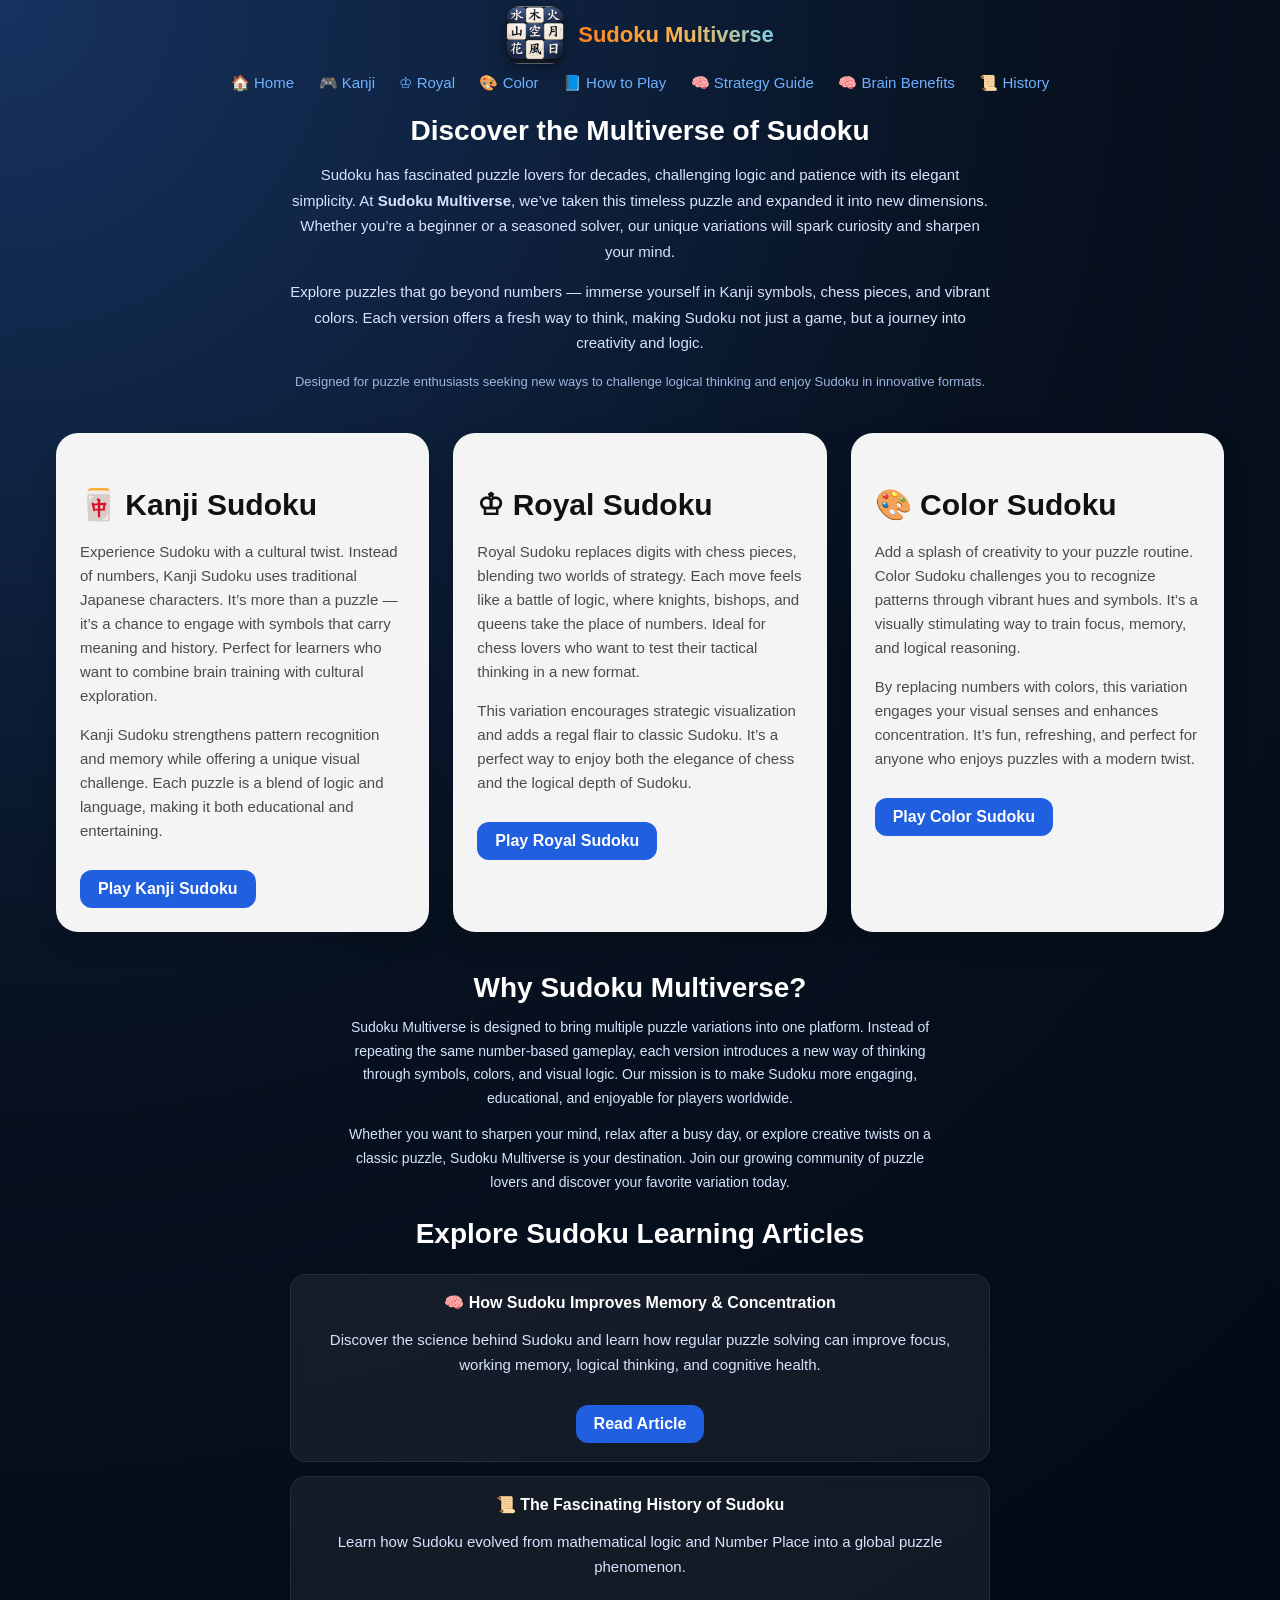
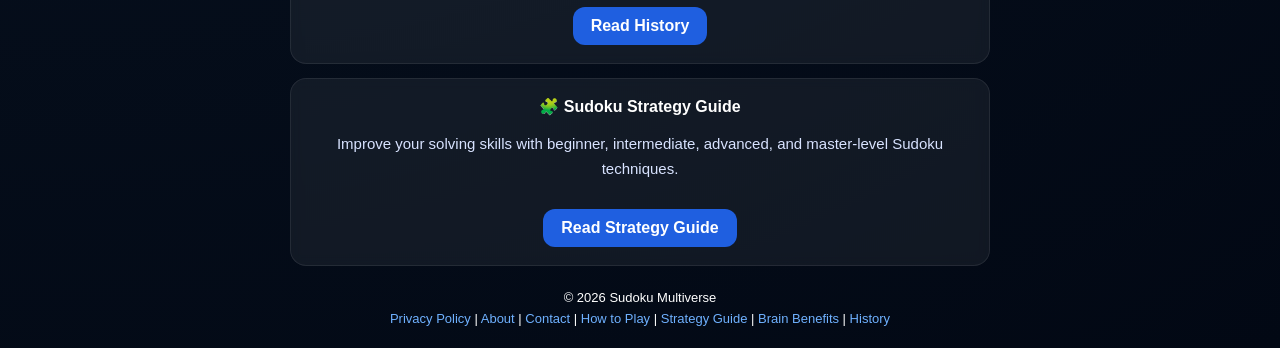
==== index.html @ 32e71bff "Update index.html" ====
<!DOCTYPE html>
<html lang="en">
<head>
  <meta charset="UTF-8" />
  <meta name="viewport" content="width=device-width, initial-scale=1.0"/>

  <title>Sudoku Multiverse</title>

  <meta name="description"
  content="Sudoku Multiverse offers Kanji Sudoku, Royal Sudoku, and Color Sudoku online puzzle games. Play Sudoku online in unique variations that challenge your logic and creativity.">

  

  <link rel="icon" href="/logo.png">
  <link rel="stylesheet" href="style.css" />
<!-- Google Analytics -->
<script async src="https://www.googletagmanager.com/gtag/js?id=G-TTLG5QWZY1"></script>
<script>
window.dataLayer = window.dataLayer || [];
function gtag(){dataLayer.push(arguments);}
gtag('js', new Date());

gtag('config', 'G-TTLG5QWZY1');
</script>
 </head>

<body>

<div class="container">

  <div class="title-container">
    <img src="logo.png" class="app-logo" alt="Sudoku Multiverse logo" />

    <h1 class="game-title">
      Sudoku Multiverse
    </h1>
  </div>

  <div class="nav-links">
    <a href="/index.html">🏠 Home</a>
    <a href="/kanji.html">🎮 Kanji</a>
    <a href="/Royal.html">♔ Royal</a>
    <a href="/Color.html">🎨 Color</a>
    <a href="/how-to-play.html">📘 How to Play</a>
    <a href="/sudoku-strategy-guide.html">🧠 Strategy Guide</a>
    <a href="/memory-and-concentration.html">🧠 Brain Benefits</a>
    <a href="/history-of-sudoku.html">📜 History</a>
  </div>

  <div class="home-intro">
    <h2>Discover the Multiverse of Sudoku</h2>

    <p>
      Sudoku has fascinated puzzle lovers for decades, challenging logic and patience with its elegant simplicity.
      At <strong>Sudoku Multiverse</strong>, we’ve taken this timeless puzzle and expanded it into new dimensions.
      Whether you’re a beginner or a seasoned solver, our unique variations will spark curiosity and sharpen your mind.
    </p>

    <p>
      Explore puzzles that go beyond numbers — immerse yourself in Kanji symbols, chess pieces, and vibrant colors.
      Each version offers a fresh way to think, making Sudoku not just a game, but a journey into creativity and logic.
    </p>

    <p style="font-size:13px; color:#9db5df;">
      Designed for puzzle enthusiasts seeking new ways to challenge logical thinking and enjoy Sudoku in innovative formats.
    </p>
  </div>

  <div class="game-list">

    <div class="game-card">
      <h3>🀄 Kanji Sudoku</h3>

      <p>
        Experience Sudoku with a cultural twist. Instead of numbers, Kanji Sudoku uses traditional Japanese characters.
        It’s more than a puzzle — it’s a chance to engage with symbols that carry meaning and history.
        Perfect for learners who want to combine brain training with cultural exploration.
      </p>

      <p>
        Kanji Sudoku strengthens pattern recognition and memory while offering a unique visual challenge.
        Each puzzle is a blend of logic and language, making it both educational and entertaining.
      </p>

      <a href="/kanji.html" class="play-btn">Play Kanji Sudoku</a>
    </div>

    <div class="game-card">
      <h3>♔ Royal Sudoku</h3>

      <p>
        Royal Sudoku replaces digits with chess pieces, blending two worlds of strategy.
        Each move feels like a battle of logic, where knights, bishops, and queens take the place of numbers.
        Ideal for chess lovers who want to test their tactical thinking in a new format.
      </p>

      <p>
        This variation encourages strategic visualization and adds a regal flair to classic Sudoku.
        It’s a perfect way to enjoy both the elegance of chess and the logical depth of Sudoku.
      </p>

      <a href="/Royal.html" class="play-btn">Play Royal Sudoku</a>
    </div>

    <div class="game-card">
      <h3>🎨 Color Sudoku</h3>

      <p>
        Add a splash of creativity to your puzzle routine. Color Sudoku challenges you to recognize patterns
        through vibrant hues and symbols. It’s a visually stimulating way to train focus, memory, and logical reasoning.
      </p>

      <p>
        By replacing numbers with colors, this variation engages your visual senses and enhances concentration.
        It’s fun, refreshing, and perfect for anyone who enjoys puzzles with a modern twist.
      </p>

      <a href="/Color.html" class="play-btn">Play Color Sudoku</a>
    </div>

  </div>

  <div class="home-intro">
    <h2>Why Sudoku Multiverse?</h2>

    <p style="max-width:600px; margin:0 auto; font-size:14px; color:#d8e3ff;">
      Sudoku Multiverse is designed to bring multiple puzzle variations into one platform.
      Instead of repeating the same number-based gameplay, each version introduces a new way
      of thinking through symbols, colors, and visual logic. Our mission is to make Sudoku more engaging,
      educational, and enjoyable for players worldwide.
    </p>

    <p style="max-width:600px; margin:12px auto 0; font-size:14px; color:#d8e3ff;">
      Whether you want to sharpen your mind, relax after a busy day, or explore creative twists on a classic puzzle,
      Sudoku Multiverse is your destination. Join our growing community of puzzle lovers and discover your favorite variation today.
    </p>
  </div>

  <div class="home-intro">
    <h2>Explore Sudoku Learning Articles</h2>

    <div class="feature-list">

      <div class="feature-item">
        🧠 <strong>How Sudoku Improves Memory & Concentration</strong>

        <p>
          Discover the science behind Sudoku and learn how regular puzzle solving can improve focus,
          working memory, logical thinking, and cognitive health.
        </p>

        <a href="/memory-and-concentration.html" class="play-btn">
          Read Article
        </a>
      </div>

      <div class="feature-item">
        📜 <strong>The Fascinating History of Sudoku</strong>

        <p>
          Learn how Sudoku evolved from mathematical logic and Number Place into a global puzzle phenomenon.
        </p>

        <a href="/history-of-sudoku.html" class="play-btn">
          Read History
        </a>
      </div>

      <div class="feature-item">
        🧩 <strong>Sudoku Strategy Guide</strong>

        <p>
          Improve your solving skills with beginner, intermediate, advanced, and master-level Sudoku techniques.
        </p>

        <a href="/sudoku-strategy-guide.html" class="play-btn">
          Read Strategy Guide
        </a>
      </div>

    </div>
  </div>

</div>

<!-- Adsterra Native Banner -->
<script async data-cfasync="false"
src="https://pl29640384.effectivecpmnetwork.com/16ef3b8886c17de5f5870af71ad1f771/invoke.js"></script>

<div id="container-16ef3b8886c17de5f5870af71ad1f771"></div>

<!-- Footer -->
<div class="footer-links">

<div class="footer-links">
  <p style="margin-bottom:6px;">
    © 2026 Sudoku Multiverse
  </p>

  <a href="/privacy.html">Privacy Policy</a> |
  <a href="/about.html">About</a> |
  <a href="/contact.html">Contact</a> |
  <a href="/how-to-play.html">How to Play</a> |
  <a href="/sudoku-strategy-guide.html">Strategy Guide</a> |
  <a href="/memory-and-concentration.html">Brain Benefits</a> |
  <a href="/history-of-sudoku.html">History</a>
</div>

</body>
</html>
---- style.css ----
/* ===== SCREEN CONTROL ===== */
html, body {
  height: auto;
  overflow-x: hidden;
  overflow-y: auto;
}

/* ===== BASE ===== */
body {
  font-family: "Segoe UI", Arial, sans-serif;
  margin: 0;
  padding: 6px;
  text-align: center;
  background: linear-gradient(to bottom, #f5f7fa, #e4e8ee);
}

/* ===== MAIN CONTAINER ===== */
/* ===== MAIN CONTAINER ===== */

.container{

  width:100%;

  max-width:1200px;

  margin:0 auto;

  padding:0 16px;

  box-sizing:border-box;
}
/* ===== TITLE ===== */
.title-container{
  display:flex;
  align-items:center;
  justify-content:center;
  gap:14px;
}

.app-logo{
  width:58px;
  height:58px;
  object-fit:cover;

  border-radius:14px;

  box-shadow:
    0 4px 14px rgba(0,0,0,0.35);

  flex-shrink:0;
}

.game-title {
  font-size: 22px;
  font-weight: bold;
  background: linear-gradient(45deg, #ff7a18, #ffb347, #6dd5fa);
  -webkit-background-clip: text;
  -webkit-text-fill-color: transparent;
}

/* ===== NAV ===== */


.nav-links a {
  margin: 0 8px;
  font-size: 13px;
  text-decoration: none;
  color: #0b57d0;
}

.game-card h3{
  color:#111111;

  font-size:30px;
  font-weight:700;

  margin-bottom:18px;
}

/* ===== TOP BAR ===== */

.top-bar{
  display:flex;
  justify-content:space-between;

  width:390px;

  margin:6px 0 10px;

  color:#ffffff;

  font-size:18px;
  font-weight:700;
}

/* ===== DARK THEME ===== */

body{
  background:
    radial-gradient(circle at top left,#16325f 0%,#07111f 45%,#020814 100%);

  color:#ffffff;
}

/* ===== BOARD ===== */

#board{

  display:grid;

  grid-template-columns:repeat(9,42px);
  grid-template-rows:repeat(9,42px);

  background:#122544;

  border:2px solid #4f8cff;
  border-radius:18px;

  padding:4px;

  box-shadow:
    0 0 25px rgba(79,140,255,0.20),
    inset 0 0 20px rgba(255,255,255,0.03);
}
/* ===== GAME AREA ===== */

.game-wrapper{

  display:flex;
  flex-direction:column;
  align-items:center;

  width:100%;
}

/* ===== CELLS ===== */

.cell{

  width:42px;
  height:42px;

  display:flex;
  align-items:center;
  justify-content:center;

  background:#14233d;

  color:#f7e7c6;

  font-size:19px;
  font-weight:600;

  font-family:
    "Noto Serif JP",
    serif;

  border-right:1px solid rgba(255,255,255,0.08);
  border-bottom:1px solid rgba(255,255,255,0.08);

  box-sizing:border-box;

  transition:0.15s ease;

  text-shadow:
    0 0 5px rgba(255,220,170,0.20);
}

/* alternating boxes */

.cell.dark-box{
  background:#1a2d4d;
}

/* ===== 3x3 GRID LINES ===== */

.cell:nth-child(3n){
  border-right:2px solid rgba(120,170,255,0.50);
}

.cell:nth-child(9n){
  border-right:3px solid rgba(160,200,255,0.70);
}

.cell:nth-child(n+19):nth-child(-n+27),
.cell:nth-child(n+46):nth-child(-n+54),
.cell:nth-child(n+73):nth-child(-n+81){
  border-bottom:2px solid rgba(120,170,255,0.50);
}

/* ===== STATES ===== */

.fixed{
  background:#23365d;
}

.selected{
  background:#4167b2 !important;
}

.same-value{
  background:#294879 !important;
}

.conflict{
  background:#ff4d5e !important;
  color:#ffffff !important;
}

/* ===== NOTES ===== */

.notes{

  font-size:10px;
  line-height:11px;

  color:#8eb8ff;

  text-align:left;

  padding:2px;

  width:100%;
  height:100%;
}

/* ===== CONTROLS ===== */

.controls{

  display:flex;
  justify-content:center;
  flex-wrap:wrap;

  gap:10px;

  margin-top:14px;
}

.controls button,
.controls select{

  background:#122544;
  color:#ffffff;

  border:1px solid #2f5da8;

  border-radius:14px;

  padding:12px 18px;

  font-size:15px;
  font-weight:600;

  box-shadow:
    0 4px 12px rgba(0,0,0,0.25);

  transition:0.2s ease;

  cursor:pointer;
}

.controls button:hover,
.controls select:hover{
  background:#1d3a66;
}

/* ===== SYMBOL LABEL ===== */

#symbol-meaning{
  margin-top:12px;
  font-size:16px;
  color:#ffffff;
}

/* ===== NUMPAD ===== */

#numpad{

  display:flex;
  flex-wrap:wrap;
  justify-content:center;

  gap:8px;

  margin-top:16px;
}

/* keypad buttons */

.num-btn{

  width:48px;
  height:48px;

  display:flex;
  align-items:center;
  justify-content:center;

  border-radius:14px;

  border:1px solid #3d6ec7;

  background:#122544;

  color:#f7e7c6;

  font-size:24px;
  font-weight:700;

  font-family:
    "Noto Serif JP",
    serif;

  cursor:pointer;

  transition:0.15s ease;

  box-shadow:
    0 4px 10px rgba(0,0,0,0.25);
}

.num-btn:hover{
  transform:translateY(-2px);
  background:#20447a;
}

.num-btn:active{
  transform:scale(0.96);
}

/* ===== STORE LINK ===== */

.store-link{
  color:#7cb7ff;
}

/* ===== NAV ===== */

.nav-links a{
  color:#6fb1ff;
}
/* ===== HOMEPAGE ===== */

.home-intro{
  max-width:700px;
  margin:20px auto;
}

.home-intro h2{
  font-size:28px;
  margin-bottom:12px;
}

.home-intro p{
  font-size:15px;
  line-height:1.7;
  color:#d8e3ff;
}

/* ===== FEATURES ===== */

.feature-list{
  max-width:800px;
  margin:24px auto;
}

.feature-item{

  background:rgba(255,255,255,0.06);

  padding:18px;

  margin-bottom:14px;

  border-radius:16px;

  border:1px solid rgba(255,255,255,0.08);

  backdrop-filter:blur(6px);
}

/* ===== GAME GRID ===== */

.game-list{

  display:grid;

  grid-template-columns:
    repeat(auto-fit,minmax(280px,1fr));

  gap:24px;

  width:100%;

  margin:40px auto;
}

/* ===== GAME CARDS ===== */

.game-card{

  background:#f4f4f4;

  padding:24px;

  border-radius:22px;

  box-shadow:
    0 10px 24px rgba(0,0,0,0.18);

  text-align:left;

  transition:0.25s ease;
}

.game-card:hover{
  transform:translateY(-5px);
}

.game-card h3{

  color:#111111;

  font-size:30px;
  font-weight:700;

  margin-bottom:18px;
}

.game-card p{

  color:#4b4b4b;

  font-size:15px;

  line-height:1.6;
}

/* ===== PLAY BUTTON ===== */

.play-btn{

  display:inline-block;

  margin-top:12px;

  padding:10px 18px;

  background:#1f5fe0;

  color:#ffffff;

  border-radius:12px;

  text-decoration:none;

  font-weight:700;

  transition:0.2s ease;
}

.play-btn:hover{
  background:#3472ee;
}

/* ===== FOOTER ===== */

.footer-links{
  margin:30px 0 16px;
  font-size:13px;
}

.footer-links a{
  color:#7cb7ff;
}

.nav-links{
  text-align:center;
  margin:10px 0 14px;
}

.nav-links a{
  color:#6fb1ff;
  text-decoration:none;
  margin:0 10px;
  font-size:15px;
  font-weight:500;
}

.footer-links{
  text-align:center;
  margin-top:18px;
}

.footer-links a{
  color:#6fb1ff;
  text-decoration:none;
}
/* ===== MOBILE BOARD OPTIMIZATION ===== */

@media (max-width:768px){

  #board{
    grid-template-columns:repeat(9,36px);
    grid-template-rows:repeat(9,36px);
  }

  .cell{
    width:36px;
    height:36px;

    font-size:17px;
  }

  .num-btn{
    width:40px;
    height:40px;

    font-size:22px;
  }

  .top-bar{
    width:100%;
    max-width:360px;

    font-size:16px;
  }

  .controls{
    gap:8px;
  }

  .controls button,
  .controls select{

    padding:10px 14px;

    font-size:14px;
  }
#adsterra-ad,
[id^="container-"]{
    text-align:center;
    margin:20px auto;
}
}
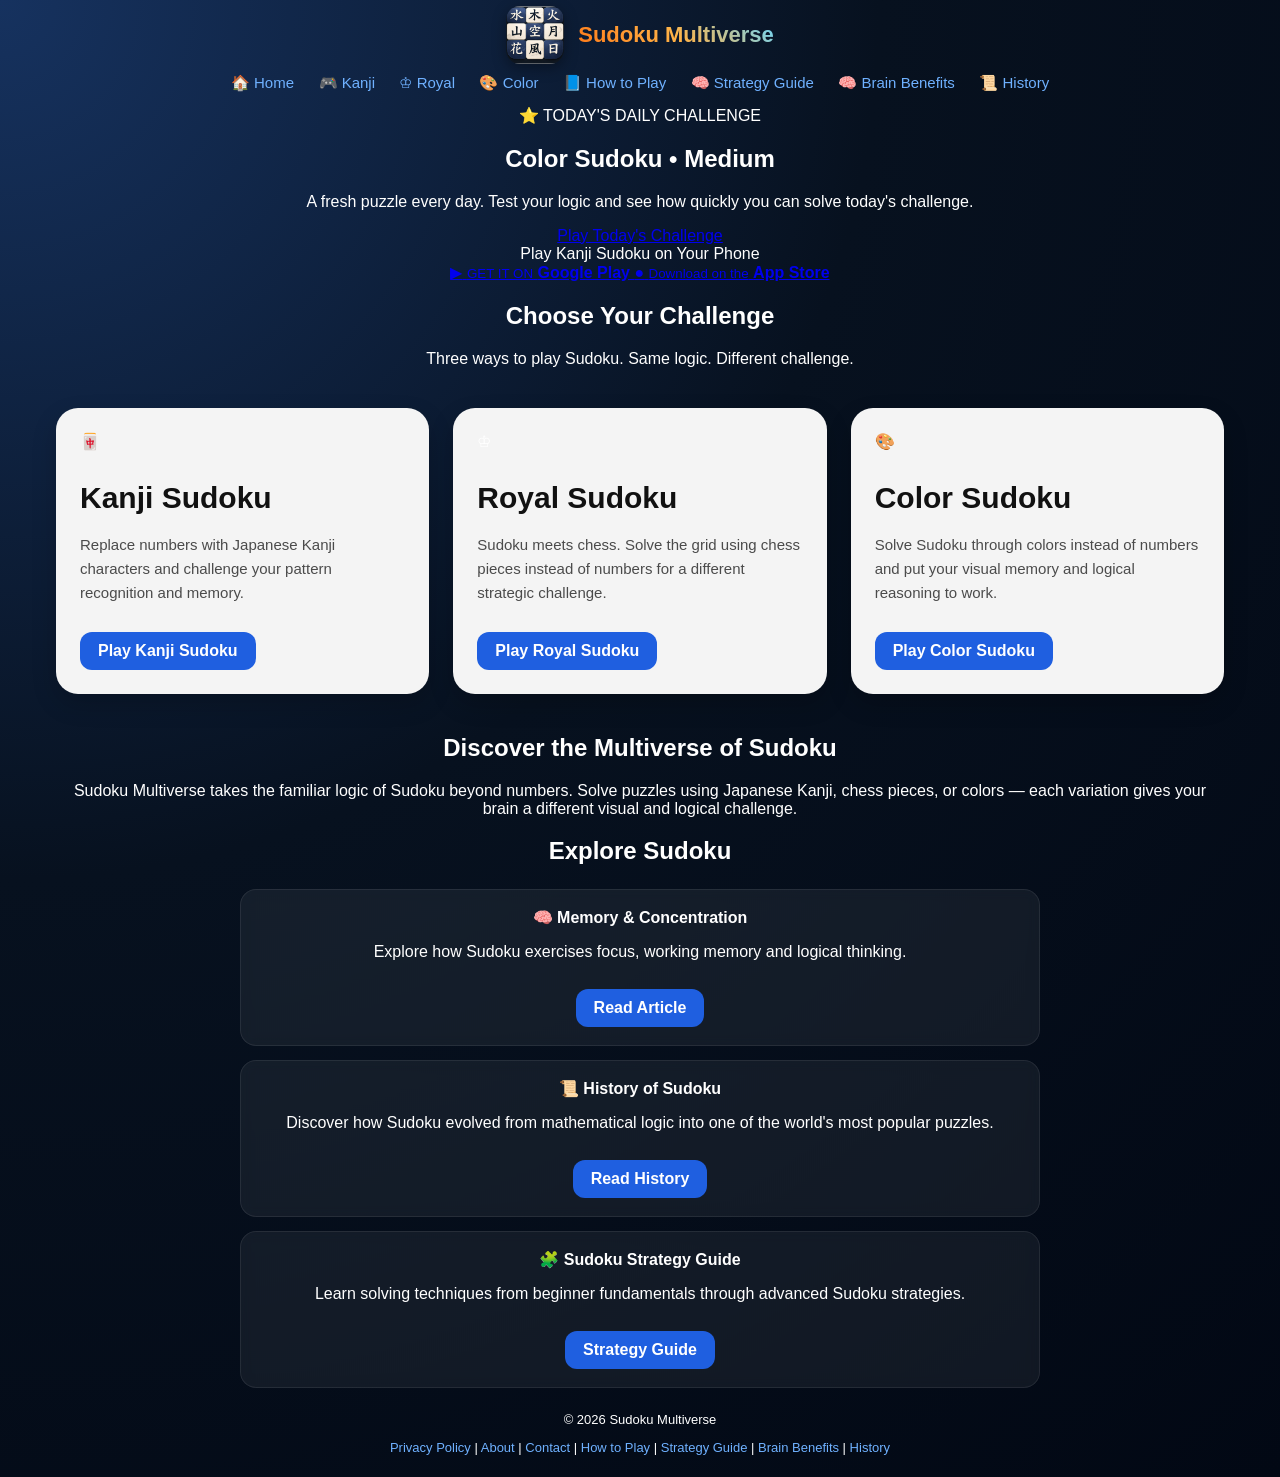
==== commit 8ef817ef: "Update index.html" ====
--- a/index.html
+++ b/index.html
@@ -1,210 +1,326 @@
 <!DOCTYPE html>
 <html lang="en">
+
 <head>
   <meta charset="UTF-8" />
-  <meta name="viewport" content="width=device-width, initial-scale=1.0"/>
-
-  <title>Sudoku Multiverse</title>
+  <meta name="viewport" content="width=device-width, initial-scale=1.0" />
+
+  <title>Sudoku Multiverse | Kanji, Royal & Color Sudoku</title>
 
   <meta name="description"
-  content="Sudoku Multiverse offers Kanji Sudoku, Royal Sudoku, and Color Sudoku online puzzle games. Play Sudoku online in unique variations that challenge your logic and creativity.">
-
-  
+    content="Play unique Sudoku variations including Kanji Sudoku, Royal Sudoku and Color Sudoku. Take today's Daily Sudoku Challenge or download Kanji Sudoku for Android and iPhone.">
 
   <link rel="icon" href="/logo.png">
   <link rel="stylesheet" href="style.css" />
-<!-- Google Analytics -->
-<script async src="https://www.googletagmanager.com/gtag/js?id=G-TTLG5QWZY1"></script>
-<script>
-window.dataLayer = window.dataLayer || [];
-function gtag(){dataLayer.push(arguments);}
-gtag('js', new Date());
-
-gtag('config', 'G-TTLG5QWZY1');
-</script>
- </head>
+
+  <!-- Google Analytics -->
+  <script async src="https://www.googletagmanager.com/gtag/js?id=G-TTLG5QWZY1"></script>
+  <script>
+    window.dataLayer = window.dataLayer || [];
+
+    function gtag() {
+      dataLayer.push(arguments);
+    }
+
+    gtag('js', new Date());
+    gtag('config', 'G-TTLG5QWZY1');
+  </script>
+</head>
+
 
 <body>
 
-<div class="container">
-
-  <div class="title-container">
-    <img src="logo.png" class="app-logo" alt="Sudoku Multiverse logo" />
-
-    <h1 class="game-title">
-      Sudoku Multiverse
-    </h1>
+  <div class="container">
+
+    <!-- HEADER -->
+    <div class="title-container">
+      <img src="logo.png"
+           class="app-logo"
+           alt="Sudoku Multiverse logo" />
+
+      <h1 class="game-title">
+        Sudoku Multiverse
+      </h1>
+    </div>
+
+
+    <!-- NAVIGATION -->
+    <div class="nav-links">
+      <a href="/index.html">🏠 Home</a>
+      <a href="/kanji.html">🎮 Kanji</a>
+      <a href="/Royal.html">♔ Royal</a>
+      <a href="/Color.html">🎨 Color</a>
+      <a href="/how-to-play.html">📘 How to Play</a>
+      <a href="/sudoku-strategy-guide.html">🧠 Strategy Guide</a>
+      <a href="/memory-and-concentration.html">🧠 Brain Benefits</a>
+      <a href="/history-of-sudoku.html">📜 History</a>
+    </div>
+
+
+    <!-- DAILY CHALLENGE -->
+    <section class="daily-home">
+
+      <div class="daily-home-text">
+        <span class="daily-label">⭐ TODAY'S DAILY CHALLENGE</span>
+
+        <h2>Color Sudoku • Medium</h2>
+
+        <p>
+          A fresh puzzle every day. Test your logic and see how quickly
+          you can solve today's challenge.
+        </p>
+      </div>
+
+      <a href="/Color.html?daily=1"
+         class="daily-play-btn"
+         onclick="trackDailyChallenge()">
+        Play Today's Challenge
+      </a>
+
+    </section>
+
+
+    <!-- APP DOWNLOADS -->
+    <section class="app-download-section">
+
+      <div class="download-heading">
+        Play Kanji Sudoku on Your Phone
+      </div>
+
+      <div class="store-buttons">
+
+        <a href="https://play.google.com/store/apps/details?id=com.swayamkrushi.kanjisudoku&pcampaignid=web_share"
+           target="_blank"
+           rel="noopener noreferrer"
+           class="store-btn google-store">
+
+          <span class="store-icon">▶</span>
+
+          <span>
+            <small>GET IT ON</small>
+            <strong>Google Play</strong>
+          </span>
+
+        </a>
+
+
+        <a href="https://apps.apple.com/pl/app/kanji-sudoku/id6764883146"
+           target="_blank"
+           rel="noopener noreferrer"
+           class="store-btn apple-store">
+
+          <span class="store-icon">●</span>
+
+          <span>
+            <small>Download on the</small>
+            <strong>App Store</strong>
+          </span>
+
+        </a>
+
+      </div>
+
+    </section>
+
+
+    <!-- GAME SELECTION -->
+    <section class="games-section">
+
+      <h2 class="section-title">Choose Your Challenge</h2>
+
+      <p class="section-subtitle">
+        Three ways to play Sudoku. Same logic. Different challenge.
+      </p>
+
+
+      <div class="game-list">
+
+        <!-- KANJI -->
+        <div class="game-card home-game-card">
+
+          <div class="game-card-icon">🀄</div>
+
+          <h3>Kanji Sudoku</h3>
+
+          <p>
+            Replace numbers with Japanese Kanji characters and challenge
+            your pattern recognition and memory.
+          </p>
+
+          <a href="/kanji.html" class="play-btn">
+            Play Kanji Sudoku
+          </a>
+
+        </div>
+
+
+        <!-- ROYAL -->
+        <div class="game-card home-game-card">
+
+          <div class="game-card-icon">♔</div>
+
+          <h3>Royal Sudoku</h3>
+
+          <p>
+            Sudoku meets chess. Solve the grid using chess pieces instead
+            of numbers for a different strategic challenge.
+          </p>
+
+          <a href="/Royal.html" class="play-btn">
+            Play Royal Sudoku
+          </a>
+
+        </div>
+
+
+        <!-- COLOR -->
+        <div class="game-card home-game-card">
+
+          <div class="game-card-icon">🎨</div>
+
+          <h3>Color Sudoku</h3>
+
+          <p>
+            Solve Sudoku through colors instead of numbers and put your
+            visual memory and logical reasoning to work.
+          </p>
+
+          <a href="/Color.html" class="play-btn">
+            Play Color Sudoku
+          </a>
+
+        </div>
+
+      </div>
+
+    </section>
+
+
+    <!-- SHORT INTRODUCTION -->
+    <section class="home-about">
+
+      <h2>Discover the Multiverse of Sudoku</h2>
+
+      <p>
+        Sudoku Multiverse takes the familiar logic of Sudoku beyond numbers.
+        Solve puzzles using Japanese Kanji, chess pieces, or colors — each
+        variation gives your brain a different visual and logical challenge.
+      </p>
+
+    </section>
+
+
+    <!-- LEARNING ARTICLES -->
+    <section class="learning-section">
+
+      <h2 class="section-title">
+        Explore Sudoku
+      </h2>
+
+      <div class="feature-list">
+
+
+        <div class="feature-item">
+
+          <strong>
+            🧠 Memory & Concentration
+          </strong>
+
+          <p>
+            Explore how Sudoku exercises focus, working memory and logical
+            thinking.
+          </p>
+
+          <a href="/memory-and-concentration.html"
+             class="play-btn">
+            Read Article
+          </a>
+
+        </div>
+
+
+        <div class="feature-item">
+
+          <strong>
+            📜 History of Sudoku
+          </strong>
+
+          <p>
+            Discover how Sudoku evolved from mathematical logic into one of
+            the world's most popular puzzles.
+          </p>
+
+          <a href="/history-of-sudoku.html"
+             class="play-btn">
+            Read History
+          </a>
+
+        </div>
+
+
+        <div class="feature-item">
+
+          <strong>
+            🧩 Sudoku Strategy Guide
+          </strong>
+
+          <p>
+            Learn solving techniques from beginner fundamentals through
+            advanced Sudoku strategies.
+          </p>
+
+          <a href="/sudoku-strategy-guide.html"
+             class="play-btn">
+            Strategy Guide
+          </a>
+
+        </div>
+
+
+      </div>
+
+    </section>
+
   </div>
 
-  <div class="nav-links">
-    <a href="/index.html">🏠 Home</a>
-    <a href="/kanji.html">🎮 Kanji</a>
-    <a href="/Royal.html">♔ Royal</a>
-    <a href="/Color.html">🎨 Color</a>
-    <a href="/how-to-play.html">📘 How to Play</a>
-    <a href="/sudoku-strategy-guide.html">🧠 Strategy Guide</a>
-    <a href="/memory-and-concentration.html">🧠 Brain Benefits</a>
-    <a href="/history-of-sudoku.html">📜 History</a>
+
+  <!-- FOOTER -->
+  <div class="footer-links">
+
+    <p class="footer-copyright">
+      © 2026 Sudoku Multiverse
+    </p>
+
+    <a href="/privacy.html">Privacy Policy</a> |
+    <a href="/about.html">About</a> |
+    <a href="/contact.html">Contact</a> |
+    <a href="/how-to-play.html">How to Play</a> |
+    <a href="/sudoku-strategy-guide.html">Strategy Guide</a> |
+    <a href="/memory-and-concentration.html">Brain Benefits</a> |
+    <a href="/history-of-sudoku.html">History</a>
+
   </div>
 
-  <div class="home-intro">
-    <h2>Discover the Multiverse of Sudoku</h2>
-
-    <p>
-      Sudoku has fascinated puzzle lovers for decades, challenging logic and patience with its elegant simplicity.
-      At <strong>Sudoku Multiverse</strong>, we’ve taken this timeless puzzle and expanded it into new dimensions.
-      Whether you’re a beginner or a seasoned solver, our unique variations will spark curiosity and sharpen your mind.
-    </p>
-
-    <p>
-      Explore puzzles that go beyond numbers — immerse yourself in Kanji symbols, chess pieces, and vibrant colors.
-      Each version offers a fresh way to think, making Sudoku not just a game, but a journey into creativity and logic.
-    </p>
-
-    <p style="font-size:13px; color:#9db5df;">
-      Designed for puzzle enthusiasts seeking new ways to challenge logical thinking and enjoy Sudoku in innovative formats.
-    </p>
-  </div>
-
-  <div class="game-list">
-
-    <div class="game-card">
-      <h3>🀄 Kanji Sudoku</h3>
-
-      <p>
-        Experience Sudoku with a cultural twist. Instead of numbers, Kanji Sudoku uses traditional Japanese characters.
-        It’s more than a puzzle — it’s a chance to engage with symbols that carry meaning and history.
-        Perfect for learners who want to combine brain training with cultural exploration.
-      </p>
-
-      <p>
-        Kanji Sudoku strengthens pattern recognition and memory while offering a unique visual challenge.
-        Each puzzle is a blend of logic and language, making it both educational and entertaining.
-      </p>
-
-      <a href="/kanji.html" class="play-btn">Play Kanji Sudoku</a>
-    </div>
-
-    <div class="game-card">
-      <h3>♔ Royal Sudoku</h3>
-
-      <p>
-        Royal Sudoku replaces digits with chess pieces, blending two worlds of strategy.
-        Each move feels like a battle of logic, where knights, bishops, and queens take the place of numbers.
-        Ideal for chess lovers who want to test their tactical thinking in a new format.
-      </p>
-
-      <p>
-        This variation encourages strategic visualization and adds a regal flair to classic Sudoku.
-        It’s a perfect way to enjoy both the elegance of chess and the logical depth of Sudoku.
-      </p>
-
-      <a href="/Royal.html" class="play-btn">Play Royal Sudoku</a>
-    </div>
-
-    <div class="game-card">
-      <h3>🎨 Color Sudoku</h3>
-
-      <p>
-        Add a splash of creativity to your puzzle routine. Color Sudoku challenges you to recognize patterns
-        through vibrant hues and symbols. It’s a visually stimulating way to train focus, memory, and logical reasoning.
-      </p>
-
-      <p>
-        By replacing numbers with colors, this variation engages your visual senses and enhances concentration.
-        It’s fun, refreshing, and perfect for anyone who enjoys puzzles with a modern twist.
-      </p>
-
-      <a href="/Color.html" class="play-btn">Play Color Sudoku</a>
-    </div>
-
-  </div>
-
-  <div class="home-intro">
-    <h2>Why Sudoku Multiverse?</h2>
-
-    <p style="max-width:600px; margin:0 auto; font-size:14px; color:#d8e3ff;">
-      Sudoku Multiverse is designed to bring multiple puzzle variations into one platform.
-      Instead of repeating the same number-based gameplay, each version introduces a new way
-      of thinking through symbols, colors, and visual logic. Our mission is to make Sudoku more engaging,
-      educational, and enjoyable for players worldwide.
-    </p>
-
-    <p style="max-width:600px; margin:12px auto 0; font-size:14px; color:#d8e3ff;">
-      Whether you want to sharpen your mind, relax after a busy day, or explore creative twists on a classic puzzle,
-      Sudoku Multiverse is your destination. Join our growing community of puzzle lovers and discover your favorite variation today.
-    </p>
-  </div>
-
-  <div class="home-intro">
-    <h2>Explore Sudoku Learning Articles</h2>
-
-    <div class="feature-list">
-
-      <div class="feature-item">
-        🧠 <strong>How Sudoku Improves Memory & Concentration</strong>
-
-        <p>
-          Discover the science behind Sudoku and learn how regular puzzle solving can improve focus,
-          working memory, logical thinking, and cognitive health.
-        </p>
-
-        <a href="/memory-and-concentration.html" class="play-btn">
-          Read Article
-        </a>
-      </div>
-
-      <div class="feature-item">
-        📜 <strong>The Fascinating History of Sudoku</strong>
-
-        <p>
-          Learn how Sudoku evolved from mathematical logic and Number Place into a global puzzle phenomenon.
-        </p>
-
-        <a href="/history-of-sudoku.html" class="play-btn">
-          Read History
-        </a>
-      </div>
-
-      <div class="feature-item">
-        🧩 <strong>Sudoku Strategy Guide</strong>
-
-        <p>
-          Improve your solving skills with beginner, intermediate, advanced, and master-level Sudoku techniques.
-        </p>
-
-        <a href="/sudoku-strategy-guide.html" class="play-btn">
-          Read Strategy Guide
-        </a>
-      </div>
-
-    </div>
-  </div>
-
-</div>
-
-<!-- Adsterra Native Banner -->
-<script async data-cfasync="false"
-src="https://pl29640384.effectivecpmnetwork.com/16ef3b8886c17de5f5870af71ad1f771/invoke.js"></script>
-
-<div id="container-16ef3b8886c17de5f5870af71ad1f771"></div>
-
-<!-- Footer -->
-<div class="footer-links">
-
-<div class="footer-links">
-  <p style="margin-bottom:6px;">
-    © 2026 Sudoku Multiverse
-  </p>
-
-  <a href="/privacy.html">Privacy Policy</a> |
-  <a href="/about.html">About</a> |
-  <a href="/contact.html">Contact</a> |
-  <a href="/how-to-play.html">How to Play</a> |
-  <a href="/sudoku-strategy-guide.html">Strategy Guide</a> |
-  <a href="/memory-and-concentration.html">Brain Benefits</a> |
-  <a href="/history-of-sudoku.html">History</a>
-</div>
+
+  <!-- DAILY CHALLENGE ANALYTICS -->
+  <script>
+
+    function trackDailyChallenge() {
+
+      if (typeof gtag === 'function') {
+
+        gtag('event', 'daily_challenge_click', {
+          'challenge_type': 'color',
+          'difficulty': 'medium',
+          'location': 'homepage'
+        });
+
+      }
+
+    }
+
+  </script>
+
 
 </body>
 </html>
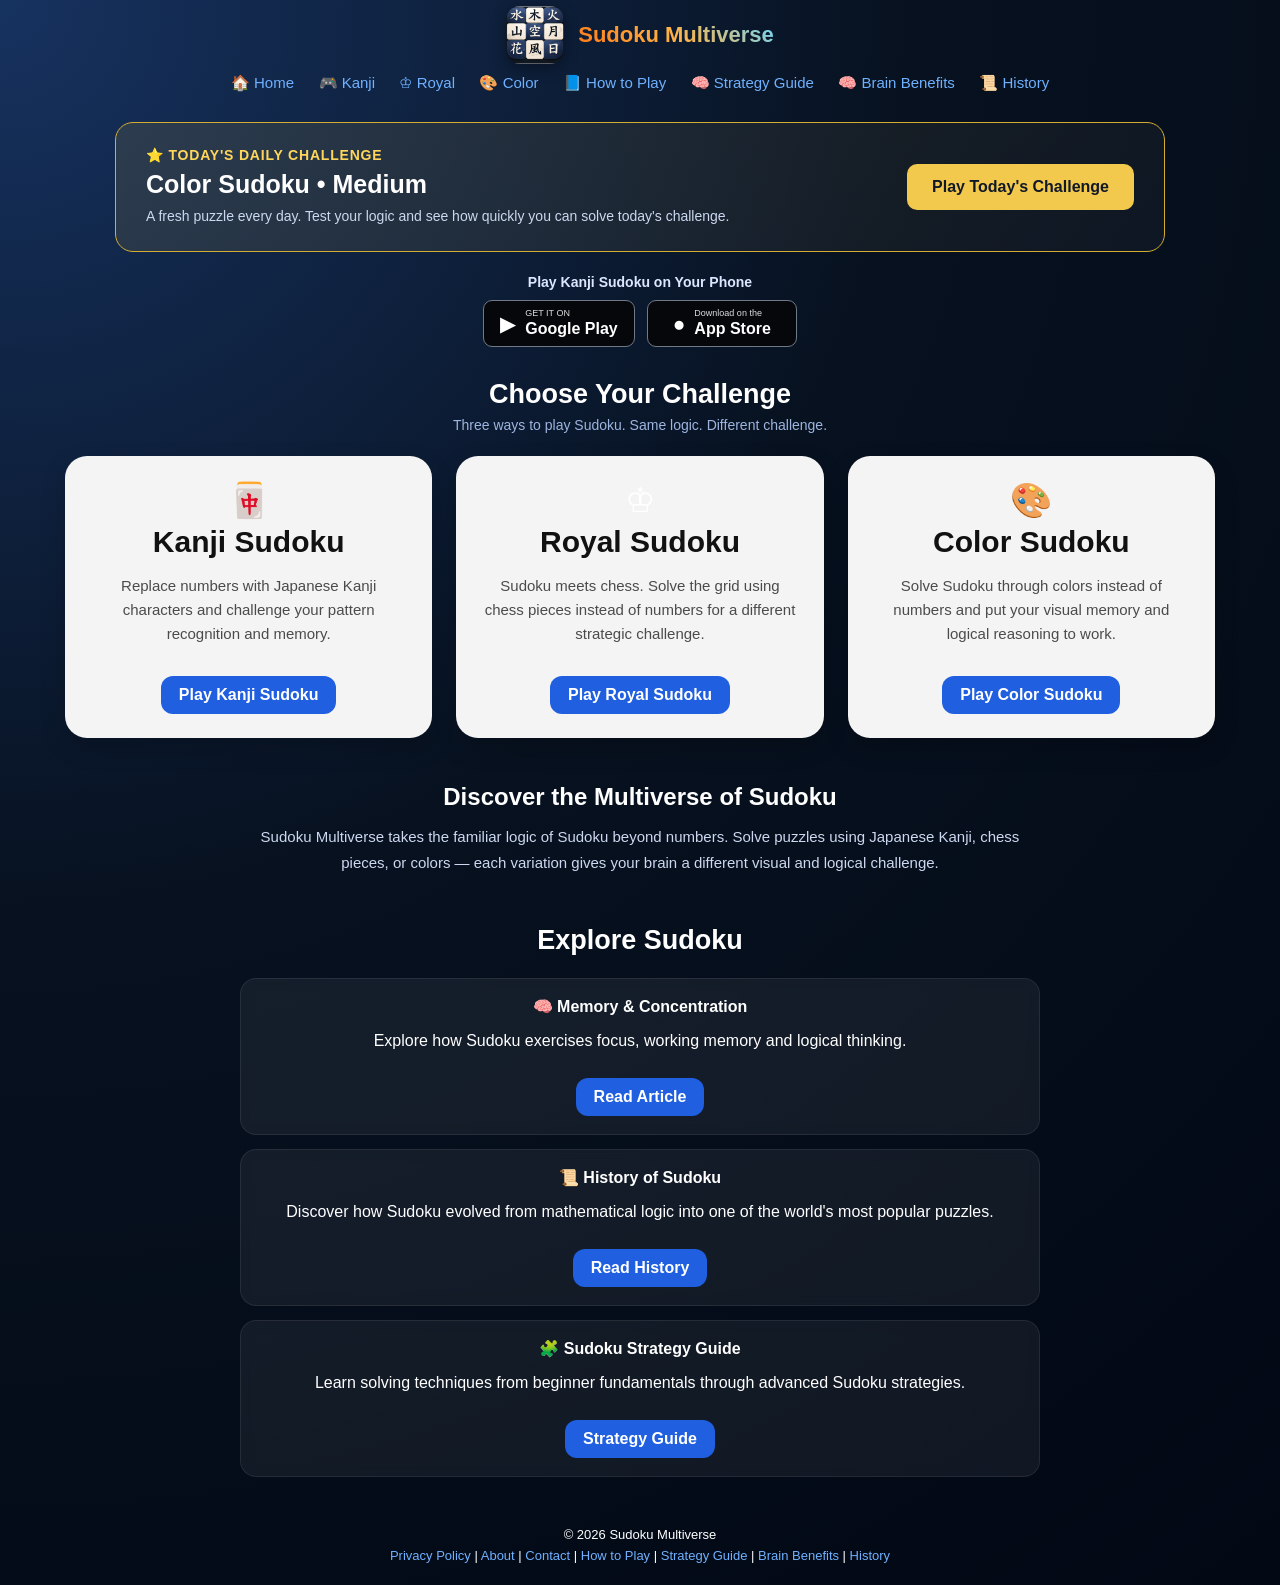
==== commit 7445aeff: "Update index.html" ====
--- a/index.html
+++ b/index.html
@@ -11,7 +11,7 @@
     content="Play unique Sudoku variations including Kanji Sudoku, Royal Sudoku and Color Sudoku. Take today's Daily Sudoku Challenge or download Kanji Sudoku for Android and iPhone.">
 
   <link rel="icon" href="/logo.png">
-  <link rel="stylesheet" href="style.css" />
+  <link rel="stylesheet" href="/style.css?v=8" />
 
   <!-- Google Analytics -->
   <script async src="https://www.googletagmanager.com/gtag/js?id=G-TTLG5QWZY1"></script>
--- a/style.css
+++ b/style.css
@@ -544,3 +544,439 @@
     margin:20px auto;
 }
 }
+
+/* =====================================================
+   SUDOKU MULTIVERSE - HOMEPAGE REDESIGN
+   ===================================================== */
+
+
+/* ---------- DAILY CHALLENGE ---------- */
+
+.daily-home {
+  max-width: 1050px;
+  margin: 30px auto 22px;
+  padding: 24px 30px;
+
+  display: flex;
+  align-items: center;
+  justify-content: space-between;
+  gap: 30px;
+
+  border: 1px solid #d5ad32;
+  border-radius: 18px;
+
+  background: linear-gradient(
+    135deg,
+    rgba(213, 173, 50, 0.13),
+    rgba(255, 255, 255, 0.03)
+  );
+
+  box-sizing: border-box;
+}
+
+
+.daily-home-text {
+  text-align: left;
+}
+
+
+.daily-label {
+  display: block;
+
+  color: #ffd65a;
+  font-size: 14px;
+  font-weight: 700;
+  letter-spacing: 0.8px;
+
+  margin-bottom: 7px;
+}
+
+
+.daily-home h2 {
+  margin: 0 0 7px;
+
+  color: #ffffff;
+  font-size: 25px;
+}
+
+
+.daily-home p {
+  margin: 0;
+
+  color: #cbd8ef;
+  font-size: 14px;
+  line-height: 1.5;
+}
+
+
+.daily-play-btn {
+  flex-shrink: 0;
+
+  display: inline-block;
+
+  padding: 14px 25px;
+
+  border-radius: 10px;
+
+  background: #f2c94c;
+  color: #111827;
+
+  font-size: 16px;
+  font-weight: 700;
+
+  text-decoration: none;
+
+  transition: transform 0.15s ease,
+              box-shadow 0.15s ease;
+}
+
+
+.daily-play-btn:hover {
+  transform: translateY(-2px);
+
+  box-shadow: 0 6px 18px
+    rgba(242, 201, 76, 0.25);
+}
+
+
+
+/* ---------- APP DOWNLOAD AREA ---------- */
+
+.app-download-section {
+  text-align: center;
+
+  margin: 20px auto 32px;
+}
+
+
+.download-heading {
+  color: #dce7ff;
+
+  font-size: 14px;
+  font-weight: 600;
+
+  margin-bottom: 10px;
+}
+
+
+.store-buttons {
+  display: flex;
+
+  justify-content: center;
+  align-items: center;
+
+  gap: 12px;
+
+  flex-wrap: wrap;
+}
+
+
+.store-btn {
+  min-width: 150px;
+
+  display: flex;
+  align-items: center;
+  justify-content: center;
+
+  gap: 9px;
+
+  padding: 8px 16px;
+
+  background: #05070b;
+
+  border: 1px solid #707987;
+  border-radius: 9px;
+
+  color: #ffffff;
+
+  text-decoration: none;
+
+  box-sizing: border-box;
+}
+
+
+.store-btn:hover {
+  border-color: #9ec5ff;
+
+  transform: translateY(-1px);
+}
+
+
+.store-btn span:last-child {
+  display: flex;
+  flex-direction: column;
+
+  text-align: left;
+}
+
+
+.store-btn small {
+  font-size: 9px;
+  line-height: 1.1;
+
+  color: #dddddd;
+}
+
+
+.store-btn strong {
+  font-size: 16px;
+  line-height: 1.2;
+
+  color: #ffffff;
+}
+
+
+.store-icon {
+  font-size: 21px;
+}
+
+
+
+/* ---------- GAME SECTION ---------- */
+
+.games-section {
+  max-width: 1150px;
+
+  margin: 15px auto 45px;
+}
+
+
+.section-title {
+  text-align: center;
+
+  color: #ffffff;
+
+  font-size: 27px;
+
+  margin: 0 0 7px;
+}
+
+
+.section-subtitle {
+  text-align: center;
+
+  color: #9db5df;
+
+  font-size: 14px;
+
+  margin: 0 0 23px;
+}
+
+
+.games-section .game-list {
+  margin-top: 0;
+}
+
+
+.home-game-card {
+  text-align: center;
+}
+
+
+.game-card-icon {
+  font-size: 34px;
+
+  margin-bottom: 5px;
+}
+
+
+.home-game-card h3 {
+  margin-top: 5px;
+  margin-bottom: 14px;
+}
+
+
+.home-game-card p {
+  min-height: 75px;
+}
+
+
+
+/* ---------- SHORT ABOUT SECTION ---------- */
+
+.home-about {
+  max-width: 760px;
+
+  margin: 35px auto 50px;
+
+  text-align: center;
+}
+
+
+.home-about h2 {
+  color: #ffffff;
+
+  font-size: 24px;
+
+  margin-bottom: 13px;
+}
+
+
+.home-about p {
+  color: #cbd8ef;
+
+  font-size: 15px;
+  line-height: 1.7;
+
+  margin: 0;
+}
+
+
+
+/* ---------- LEARNING SECTION ---------- */
+
+.learning-section {
+  max-width: 1050px;
+
+  margin: 35px auto 50px;
+}
+
+
+.learning-section .feature-list {
+  margin-top: 22px;
+}
+
+
+
+/* ---------- FOOTER ---------- */
+
+.footer-copyright {
+  margin-bottom: 6px;
+}
+
+
+
+/* =====================================================
+   MOBILE
+   ===================================================== */
+
+@media (max-width: 700px) {
+
+
+  /* tighter header */
+
+  .title-container {
+    margin-bottom: 12px;
+  }
+
+
+  .nav-links {
+    margin-bottom: 12px;
+  }
+
+
+  /* daily challenge */
+
+  .daily-home {
+    margin: 18px 10px 16px;
+
+    padding: 18px 16px;
+
+    display: block;
+
+    text-align: center;
+  }
+
+
+  .daily-home-text {
+    text-align: center;
+  }
+
+
+  .daily-label {
+    font-size: 13px;
+  }
+
+
+  .daily-home h2 {
+    font-size: 21px;
+  }
+
+
+  .daily-home p {
+    font-size: 13px;
+
+    margin-bottom: 15px;
+  }
+
+
+  .daily-play-btn {
+    display: block;
+
+    width: 100%;
+
+    padding: 13px 10px;
+
+    box-sizing: border-box;
+  }
+
+
+  /* downloads */
+
+  .app-download-section {
+    margin: 17px 10px 28px;
+  }
+
+
+  .store-buttons {
+    gap: 8px;
+  }
+
+
+  .store-btn {
+    min-width: 145px;
+
+    padding: 8px 12px;
+  }
+
+
+  /* games */
+
+  .games-section {
+    margin-top: 10px;
+  }
+
+
+  .section-title {
+    font-size: 23px;
+  }
+
+
+  .section-subtitle {
+    font-size: 13px;
+
+    padding: 0 15px;
+  }
+
+
+  .home-game-card p {
+    min-height: 0;
+  }
+
+
+  /* about */
+
+  .home-about {
+    margin: 30px 20px 40px;
+  }
+
+
+  .home-about h2 {
+    font-size: 21px;
+  }
+
+
+  .home-about p {
+    font-size: 14px;
+  }
+
+
+  /* learning */
+
+  .learning-section {
+    margin-top: 30px;
+  }
+
+}
+
+
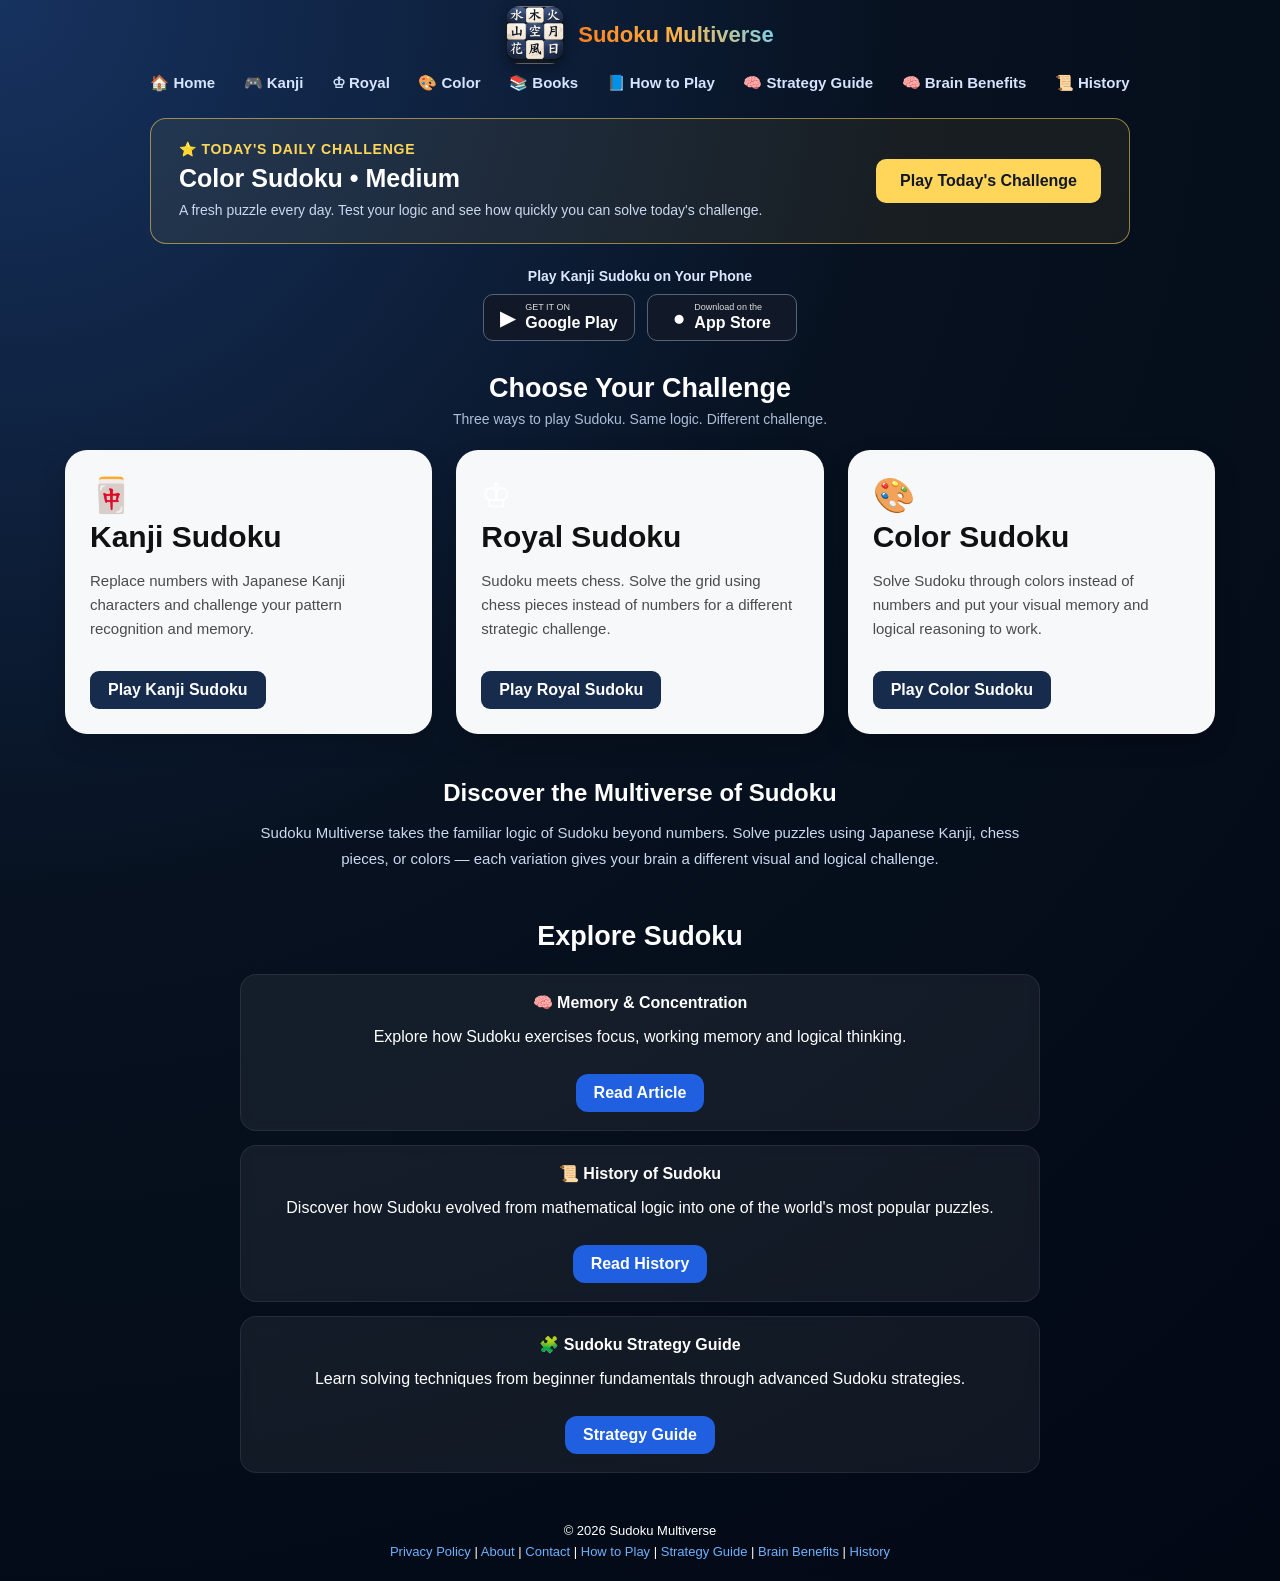
==== commit 0b5cbb79: "Add files via upload" ====
--- a/index.html
+++ b/index.html
@@ -50,6 +50,7 @@
       <a href="/kanji.html">🎮 Kanji</a>
       <a href="/Royal.html">♔ Royal</a>
       <a href="/Color.html">🎨 Color</a>
+      <a href="/books.html">📚 Books</a>
       <a href="/how-to-play.html">📘 How to Play</a>
       <a href="/sudoku-strategy-guide.html">🧠 Strategy Guide</a>
       <a href="/memory-and-concentration.html">🧠 Brain Benefits</a>
--- a/style.css
+++ b/style.css
@@ -978,5 +978,113 @@
   }
 
 }
-
-
+/* ===== HOMEPAGE VISUAL POLISH ===== */
+
+/* Navigation */
+.nav-links a {
+  color: #d6e4ff;
+  text-decoration: none;
+  margin: 0 12px;
+  font-weight: 600;
+  transition: 0.15s ease;
+}
+
+.nav-links a:hover {
+  color: #ffd65a;
+}
+
+/* Daily Challenge */
+.daily-home {
+  max-width: 980px;
+  margin: 26px auto 24px;
+  padding: 22px 28px;
+  border: 1px solid rgba(255, 214, 90, 0.55);
+  border-radius: 16px;
+  background: rgba(255, 214, 90, 0.07);
+}
+
+.daily-label {
+  color: #ffd65a;
+}
+
+.daily-play-btn {
+  background: #ffd65a;
+  color: #111827;
+  border: none;
+  border-radius: 10px;
+  padding: 13px 24px;
+  font-weight: 800;
+  text-decoration: none;
+}
+
+.daily-play-btn:hover {
+  background: #ffe287;
+}
+
+/* Store buttons */
+.store-btn {
+  background: #111827;
+  color: #ffffff !important;
+  border: 1px solid #56647a;
+  text-decoration: none !important;
+  border-radius: 10px;
+}
+
+.store-btn:hover {
+  border-color: #ffd65a;
+}
+
+/* Main game cards */
+.home-game-card {
+  background: #f7f8fa;
+  border: 1px solid rgba(255,255,255,0.15);
+  text-align: left;
+}
+
+.home-game-card .play-btn {
+  background: #172b4d;
+  color: #ffffff;
+  border-radius: 9px;
+}
+
+.home-game-card .play-btn:hover {
+  background: #244475;
+}
+
+/* Section headings */
+.section-title {
+  color: #ffffff;
+}
+
+.section-subtitle {
+  color: #aebed8;
+}
+
+/* General links lower on page */
+.home-about a,
+.learning-section a {
+  text-decoration: none;
+}
+
+/* Mobile */
+@media (max-width: 700px) {
+  .nav-links a {
+    margin: 0 6px;
+    line-height: 2;
+  }
+
+  .daily-home {
+    margin: 18px 4px;
+    padding: 18px 14px;
+  }
+
+  .store-buttons {
+    display: grid;
+    grid-template-columns: 1fr 1fr;
+  }
+
+  .store-btn {
+    min-width: 0;
+  }
+}
+
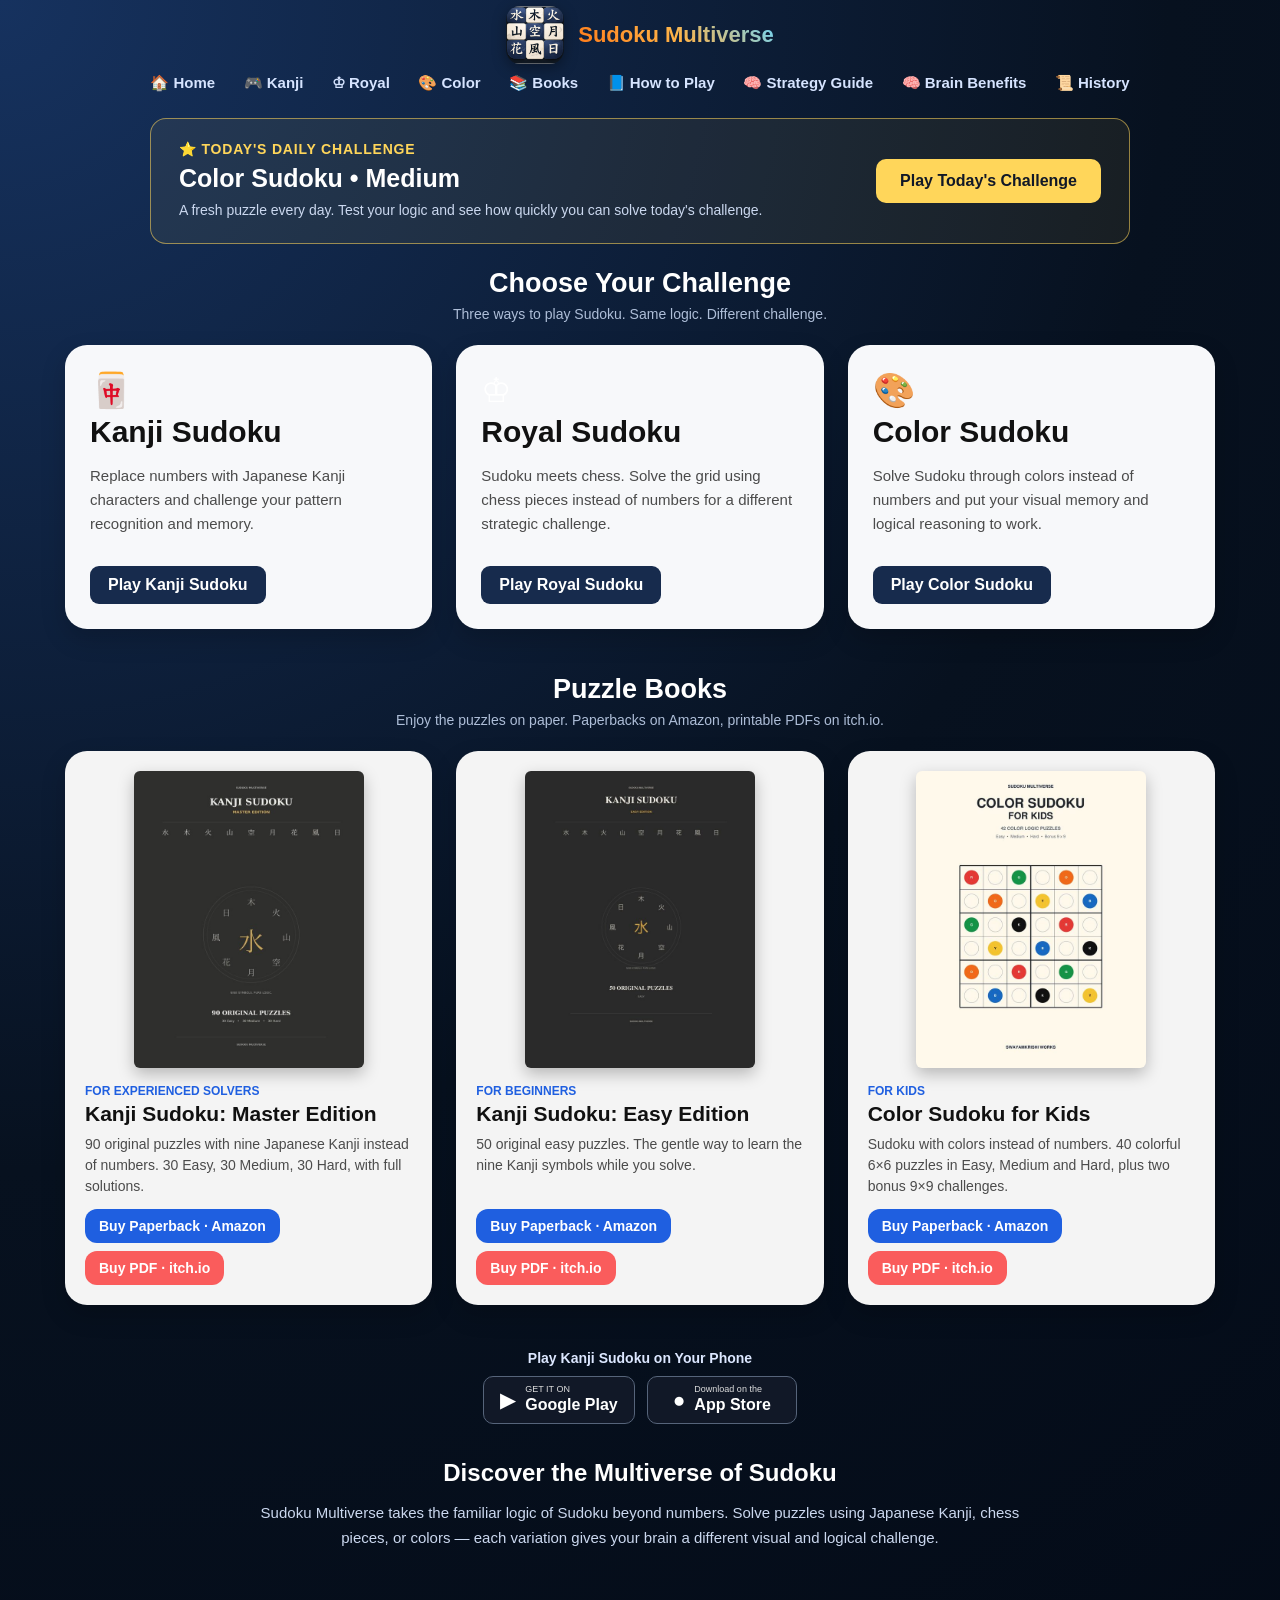
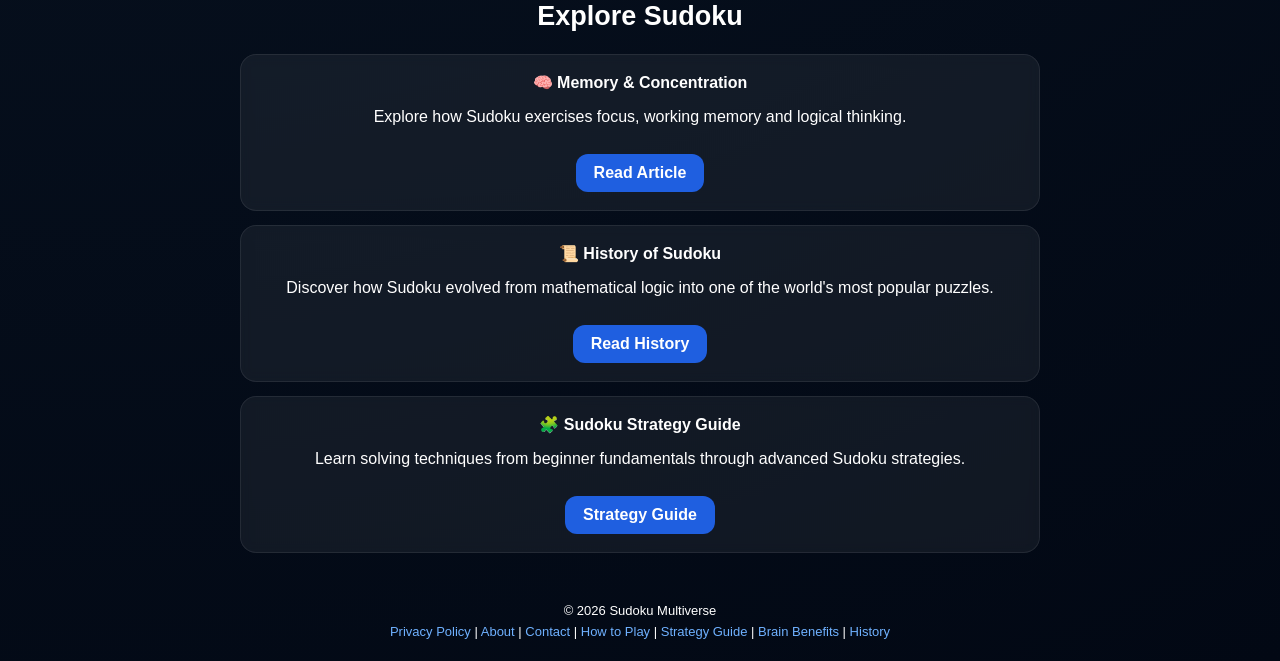
==== commit aa80cbdd: "Add files via upload" ====
--- a/index.html
+++ b/index.html
@@ -25,6 +25,19 @@
     gtag('js', new Date());
     gtag('config', 'G-TTLG5QWZY1');
   </script>
+  <style>
+    .book-grid { display:grid; grid-template-columns:repeat(auto-fit,minmax(240px,1fr)); gap:24px; margin:0 auto 40px; }
+    .book-card { background:#f4f4f4; border-radius:22px; padding:20px; box-shadow:0 10px 24px rgba(0,0,0,0.18); display:flex; flex-direction:column; text-align:left; transition:transform .2s; }
+    .book-card:hover { transform:translateY(-5px); }
+    .book-cover { display:block; width:100%; max-width:230px; height:auto; aspect-ratio:600/776; margin:0 auto; border-radius:6px; box-shadow:0 6px 16px rgba(0,0,0,0.25); background:#ddd; }
+    .book-tag { font-size:12px; font-weight:700; color:#1f5fe0; margin:16px 0 4px; }
+    .book-card h3 { color:#111; font-size:21px; margin:0 0 8px; }
+    .book-card p { color:#4b4b4b; font-size:14px; line-height:1.5; margin:0 0 12px; flex-grow:1; }
+    .book-buttons { display:flex; flex-wrap:wrap; gap:8px; }
+    .book-buttons .play-btn { margin-top:0; font-size:14px; padding:9px 14px; }
+    .play-btn.pdf-btn { background:#fa5c5c; }
+    .play-btn.pdf-btn:hover { background:#ff7676; }
+  </style>
 </head>
 
 
@@ -81,6 +94,134 @@
     </section>
 
 
+    <!-- GAME SELECTION -->
+    <section class="games-section">
+
+      <h2 class="section-title">Choose Your Challenge</h2>
+
+      <p class="section-subtitle">
+        Three ways to play Sudoku. Same logic. Different challenge.
+      </p>
+
+
+      <div class="game-list">
+
+        <!-- KANJI -->
+        <div class="game-card home-game-card">
+
+          <div class="game-card-icon">🀄</div>
+
+          <h3>Kanji Sudoku</h3>
+
+          <p>
+            Replace numbers with Japanese Kanji characters and challenge
+            your pattern recognition and memory.
+          </p>
+
+          <a href="/kanji.html" class="play-btn">
+            Play Kanji Sudoku
+          </a>
+
+        </div>
+
+
+        <!-- ROYAL -->
+        <div class="game-card home-game-card">
+
+          <div class="game-card-icon">♔</div>
+
+          <h3>Royal Sudoku</h3>
+
+          <p>
+            Sudoku meets chess. Solve the grid using chess pieces instead
+            of numbers for a different strategic challenge.
+          </p>
+
+          <a href="/Royal.html" class="play-btn">
+            Play Royal Sudoku
+          </a>
+
+        </div>
+
+
+        <!-- COLOR -->
+        <div class="game-card home-game-card">
+
+          <div class="game-card-icon">🎨</div>
+
+          <h3>Color Sudoku</h3>
+
+          <p>
+            Solve Sudoku through colors instead of numbers and put your
+            visual memory and logical reasoning to work.
+          </p>
+
+          <a href="/Color.html" class="play-btn">
+            Play Color Sudoku
+          </a>
+
+        </div>
+
+      </div>
+
+    </section>
+
+
+    <!-- PUZZLE BOOKS -->
+    <section class="games-section">
+
+      <h2 class="section-title">Puzzle Books</h2>
+
+      <p class="section-subtitle">
+        Enjoy the puzzles on paper. Paperbacks on Amazon, printable PDFs on itch.io.
+      </p>
+
+      <div class="book-grid">
+
+        <div class="book-card">
+          <a href="https://www.amazon.com/dp/B0HFG8KLT1" target="_blank" rel="noopener noreferrer" onclick="trackBook('kanji_master','amazon_cover')">
+            <img src="/cover-kanji-master.jpg" class="book-cover" alt="Kanji Sudoku: Master Edition cover" loading="lazy" width="600" height="776">
+          </a>
+          <div class="book-tag">FOR EXPERIENCED SOLVERS</div>
+          <h3>Kanji Sudoku: Master Edition</h3>
+          <p>90 original puzzles with nine Japanese Kanji instead of numbers. 30 Easy, 30 Medium, 30 Hard, with full solutions.</p>
+          <div class="book-buttons">
+            <a href="https://www.amazon.com/dp/B0HFG8KLT1" class="play-btn" target="_blank" rel="noopener noreferrer" onclick="trackBook('kanji_master','amazon')">Buy Paperback · Amazon</a>
+            <a href="https://sudokumultiverse.itch.io/kanji-sudoku-master-edition" class="play-btn pdf-btn" target="_blank" rel="noopener noreferrer" onclick="trackBook('kanji_master','itch')">Buy PDF · itch.io</a>
+          </div>
+        </div>
+
+        <div class="book-card">
+          <a href="https://www.amazon.com/dp/B0HPQLY6QF" target="_blank" rel="noopener noreferrer" onclick="trackBook('kanji_easy','amazon_cover')">
+            <img src="/cover-kanji-easy.jpg" class="book-cover" alt="Kanji Sudoku: Easy Edition cover" loading="lazy" width="600" height="776">
+          </a>
+          <div class="book-tag">FOR BEGINNERS</div>
+          <h3>Kanji Sudoku: Easy Edition</h3>
+          <p>50 original easy puzzles. The gentle way to learn the nine Kanji symbols while you solve.</p>
+          <div class="book-buttons">
+            <a href="https://www.amazon.com/dp/B0HPQLY6QF" class="play-btn" target="_blank" rel="noopener noreferrer" onclick="trackBook('kanji_easy','amazon')">Buy Paperback · Amazon</a>
+            <a href="https://sudokumultiverse.itch.io/kanji-sudoku-easy-volume-1" class="play-btn pdf-btn" target="_blank" rel="noopener noreferrer" onclick="trackBook('kanji_easy','itch')">Buy PDF · itch.io</a>
+          </div>
+        </div>
+
+        <div class="book-card">
+          <a href="https://www.amazon.com/dp/B0HFG3HRWG" target="_blank" rel="noopener noreferrer" onclick="trackBook('color_kids','amazon_cover')">
+            <img src="/cover-color-kids.jpg" class="book-cover" alt="Color Sudoku for Kids cover" loading="lazy" width="600" height="776">
+          </a>
+          <div class="book-tag">FOR KIDS</div>
+          <h3>Color Sudoku for Kids</h3>
+          <p>Sudoku with colors instead of numbers. 40 colorful 6×6 puzzles in Easy, Medium and Hard, plus two bonus 9×9 challenges.</p>
+          <div class="book-buttons">
+            <a href="https://www.amazon.com/dp/B0HFG3HRWG" class="play-btn" target="_blank" rel="noopener noreferrer" onclick="trackBook('color_kids','amazon')">Buy Paperback · Amazon</a>
+            <a href="https://sudokumultiverse.itch.io/color-sudoku-for-kids" class="play-btn pdf-btn" target="_blank" rel="noopener noreferrer" onclick="trackBook('color_kids','itch')">Buy PDF · itch.io</a>
+          </div>
+        </div>
+
+      </div>
+
+    </section>
+
+
     <!-- APP DOWNLOADS -->
     <section class="app-download-section">
 
@@ -118,79 +259,6 @@
           </span>
 
         </a>
-
-      </div>
-
-    </section>
-
-
-    <!-- GAME SELECTION -->
-    <section class="games-section">
-
-      <h2 class="section-title">Choose Your Challenge</h2>
-
-      <p class="section-subtitle">
-        Three ways to play Sudoku. Same logic. Different challenge.
-      </p>
-
-
-      <div class="game-list">
-
-        <!-- KANJI -->
-        <div class="game-card home-game-card">
-
-          <div class="game-card-icon">🀄</div>
-
-          <h3>Kanji Sudoku</h3>
-
-          <p>
-            Replace numbers with Japanese Kanji characters and challenge
-            your pattern recognition and memory.
-          </p>
-
-          <a href="/kanji.html" class="play-btn">
-            Play Kanji Sudoku
-          </a>
-
-        </div>
-
-
-        <!-- ROYAL -->
-        <div class="game-card home-game-card">
-
-          <div class="game-card-icon">♔</div>
-
-          <h3>Royal Sudoku</h3>
-
-          <p>
-            Sudoku meets chess. Solve the grid using chess pieces instead
-            of numbers for a different strategic challenge.
-          </p>
-
-          <a href="/Royal.html" class="play-btn">
-            Play Royal Sudoku
-          </a>
-
-        </div>
-
-
-        <!-- COLOR -->
-        <div class="game-card home-game-card">
-
-          <div class="game-card-icon">🎨</div>
-
-          <h3>Color Sudoku</h3>
-
-          <p>
-            Solve Sudoku through colors instead of numbers and put your
-            visual memory and logical reasoning to work.
-          </p>
-
-          <a href="/Color.html" class="play-btn">
-            Play Color Sudoku
-          </a>
-
-        </div>
 
       </div>
 
@@ -323,5 +391,14 @@
   </script>
 
 
+  <!-- BOOK CLICK ANALYTICS -->
+  <script>
+    function trackBook(book, store) {
+      if (typeof gtag === 'function') {
+        gtag('event', 'book_click', { 'book': book, 'store': store });
+      }
+    }
+  </script>
+
 </body>
 </html>
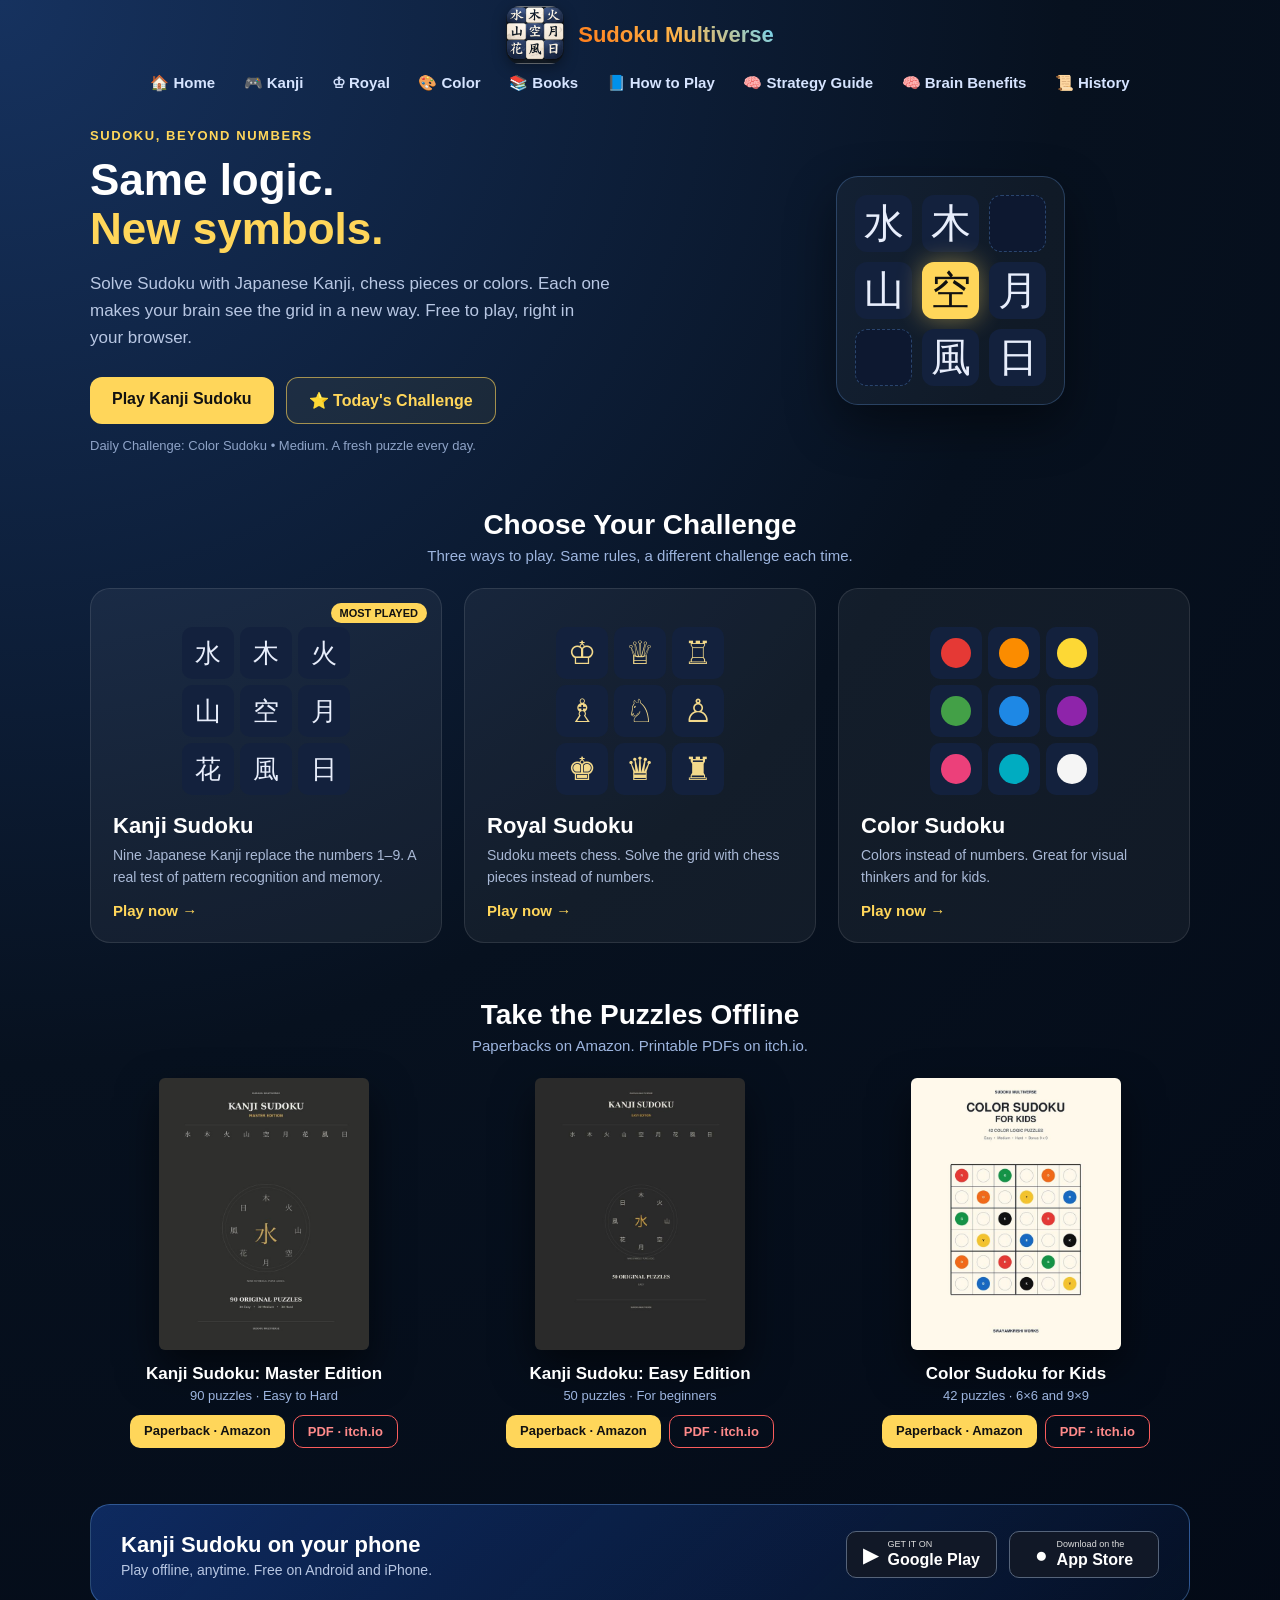
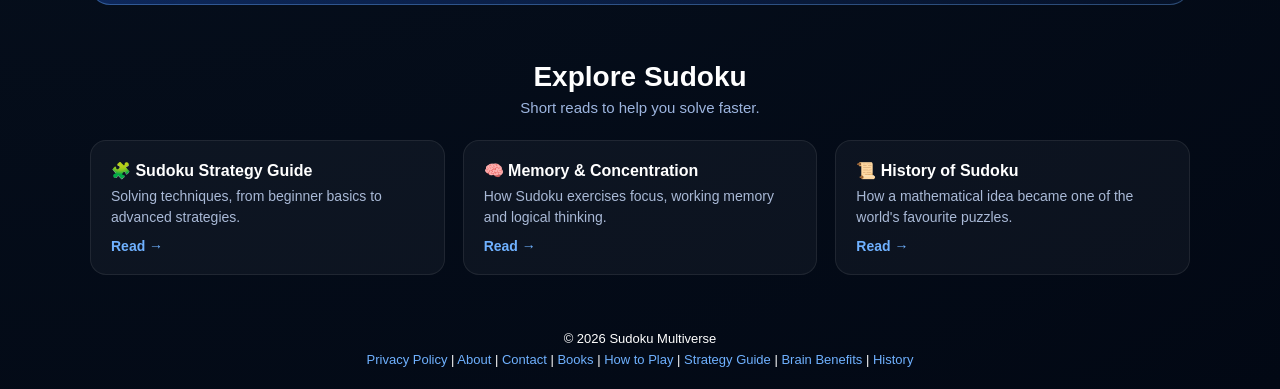
==== commit c0c32025: "Add files via upload" ====
--- a/index.html
+++ b/index.html
@@ -26,17 +26,88 @@
     gtag('config', 'G-TTLG5QWZY1');
   </script>
   <style>
-    .book-grid { display:grid; grid-template-columns:repeat(auto-fit,minmax(240px,1fr)); gap:24px; margin:0 auto 40px; }
-    .book-card { background:#f4f4f4; border-radius:22px; padding:20px; box-shadow:0 10px 24px rgba(0,0,0,0.18); display:flex; flex-direction:column; text-align:left; transition:transform .2s; }
-    .book-card:hover { transform:translateY(-5px); }
-    .book-cover { display:block; width:100%; max-width:230px; height:auto; aspect-ratio:600/776; margin:0 auto; border-radius:6px; box-shadow:0 6px 16px rgba(0,0,0,0.25); background:#ddd; }
-    .book-tag { font-size:12px; font-weight:700; color:#1f5fe0; margin:16px 0 4px; }
-    .book-card h3 { color:#111; font-size:21px; margin:0 0 8px; }
-    .book-card p { color:#4b4b4b; font-size:14px; line-height:1.5; margin:0 0 12px; flex-grow:1; }
-    .book-buttons { display:flex; flex-wrap:wrap; gap:8px; }
-    .book-buttons .play-btn { margin-top:0; font-size:14px; padding:9px 14px; }
-    .play-btn.pdf-btn { background:#fa5c5c; }
-    .play-btn.pdf-btn:hover { background:#ff7676; }
+    /* ===== HOME PAGE (v2) ===== */
+    .h-wrap { max-width:1100px; margin:0 auto; text-align:left; }
+    .h-section { margin:56px 0; }
+    .h-head { text-align:center; margin-bottom:24px; }
+    .h-head h2 { font-size:28px; margin:0 0 6px; color:#fff; }
+    .h-head p { margin:0; color:#9db5df; font-size:15px; }
+
+    /* Hero */
+    .h-hero { display:grid; grid-template-columns:1.2fr 1fr; gap:48px; align-items:center; margin:36px 0 20px; }
+    .h-eyebrow { color:#ffd65a; font-size:13px; font-weight:700; letter-spacing:.12em; }
+    .h-hero h2 { font-size:44px; line-height:1.12; margin:12px 0 16px; color:#fff; }
+    .h-hero h2 span { color:#ffd65a; }
+    .h-hero p { color:#b8c7e3; font-size:17px; line-height:1.6; margin:0 0 26px; max-width:520px; }
+    .h-cta { display:flex; flex-wrap:wrap; gap:12px; }
+    .h-btn { display:inline-block; padding:13px 22px; border-radius:12px; font-weight:700; font-size:16px; text-decoration:none; transition:transform .15s, background .15s; }
+    .h-btn:hover { transform:translateY(-2px); }
+    .h-btn-gold { background:#ffd65a; color:#111 !important; }
+    .h-btn-ghost { border:1px solid rgba(255,214,90,.6); color:#ffd65a !important; background:rgba(255,214,90,.06); }
+    .h-daily-note { margin-top:14px; font-size:13px; color:#8ea3c7; }
+
+    .h-board { display:grid; grid-template-columns:repeat(3,1fr); gap:10px; max-width:340px; margin:0 auto; padding:18px; border-radius:22px;
+               background:rgba(255,255,255,.04); border:1px solid rgba(111,177,255,.25); box-shadow:0 20px 50px rgba(0,0,0,.45); }
+    .h-board div { aspect-ratio:1; display:flex; align-items:center; justify-content:center; font-size:40px; color:#e8eefc;
+                   background:#13213d; border-radius:12px; font-family:"Yu Mincho","Hiragino Mincho ProN","Noto Serif JP",serif; }
+    .h-board .on { background:#ffd65a; color:#111; box-shadow:0 0 24px rgba(255,214,90,.45); }
+    .h-board .dim { color:transparent; background:#0d1830; border:1px dashed rgba(111,177,255,.3); }
+
+    /* Game cards */
+    .h-games { display:grid; grid-template-columns:repeat(3,1fr); gap:22px; }
+    .h-game { position:relative; display:block; text-decoration:none; border-radius:20px; padding:22px; background:rgba(255,255,255,.05);
+              border:1px solid rgba(255,255,255,.1); transition:transform .2s, border-color .2s; }
+    .h-game:hover { transform:translateY(-6px); border-color:#ffd65a; }
+    .h-badge { position:absolute; top:14px; right:14px; background:#ffd65a; color:#111; font-size:11px; font-weight:800; padding:4px 9px; border-radius:20px; }
+    .h-mini { display:grid; grid-template-columns:repeat(3,52px); gap:6px; justify-content:center; padding:16px 0 18px; }
+    .h-mini span { width:52px; height:52px; display:flex; align-items:center; justify-content:center; border-radius:10px; background:#13213d; font-size:26px; color:#e8eefc; }
+    .h-mini.kanji span { font-family:"Yu Mincho","Hiragino Mincho ProN","Noto Serif JP",serif; }
+    .h-mini.royal span { font-size:32px; color:#f3d98b; font-variant-emoji:text; font-family:"Segoe UI Symbol","DejaVu Sans",serif; }
+    .h-mini.color span i { width:30px; height:30px; border-radius:50%; display:block; }
+    .h-game h3 { color:#fff; font-size:22px; margin:0 0 6px; }
+    .h-game p { color:#a9b9d6; font-size:14px; line-height:1.55; margin:0 0 14px; }
+    .h-play { color:#ffd65a; font-weight:700; font-size:15px; }
+
+    /* Books */
+    .h-books { display:grid; grid-template-columns:repeat(3,1fr); gap:28px; }
+    .h-book { text-align:center; }
+    .h-book img { width:100%; max-width:210px; height:auto; aspect-ratio:600/776; display:block; margin:0 auto 14px; border-radius:6px;
+                  box-shadow:0 18px 40px rgba(0,0,0,.55); transition:transform .2s; }
+    .h-book a:hover img { transform:translateY(-6px) rotate(-1deg); }
+    .h-book h3 { color:#fff; font-size:17px; margin:0 0 4px; }
+    .h-book .tag { color:#9db5df; font-size:13px; margin:0 0 12px; }
+    .h-book-btns { display:flex; justify-content:center; flex-wrap:wrap; gap:8px; }
+    .h-small { padding:8px 14px; font-size:13px; border-radius:10px; font-weight:700; text-decoration:none; }
+    .h-small.amz { background:#ffd65a; color:#111 !important; }
+    .h-small.pdf { border:1px solid #fa5c5c; color:#ff8a8a !important; }
+
+    /* App band */
+    .h-app { display:flex; align-items:center; justify-content:space-between; gap:24px; flex-wrap:wrap; padding:26px 30px; border-radius:20px;
+             background:linear-gradient(135deg,rgba(31,95,224,.35),rgba(31,95,224,.08)); border:1px solid rgba(111,177,255,.35); }
+    .h-app h3 { margin:0 0 4px; font-size:22px; color:#fff; }
+    .h-app p { margin:0; color:#b8c7e3; font-size:14px; }
+    .h-app .store-buttons { margin:0; }
+
+    /* Articles */
+    .h-reads { display:grid; grid-template-columns:repeat(3,1fr); gap:18px; }
+    .h-read { display:block; text-decoration:none; padding:20px; border-radius:16px; background:rgba(255,255,255,.04); border:1px solid rgba(255,255,255,.08); transition:border-color .2s; }
+    .h-read:hover { border-color:#6fb1ff; }
+    .h-read strong { display:block; color:#fff; font-size:16px; margin-bottom:6px; }
+    .h-read span { color:#a9b9d6; font-size:14px; line-height:1.5; }
+    .h-read em { display:block; margin-top:10px; color:#6fb1ff; font-style:normal; font-weight:600; font-size:14px; }
+
+    @media (max-width:820px) {
+      .h-hero { grid-template-columns:1fr; text-align:center; gap:28px; }
+      .h-hero h2 { font-size:32px; }
+      .h-hero p { margin-left:auto; margin-right:auto; }
+      .h-cta { justify-content:center; }
+      .h-board { max-width:260px; }
+      .h-board div { font-size:30px; }
+      .h-games, .h-books, .h-reads { grid-template-columns:1fr; }
+      .h-books { gap:40px; }
+      .h-app { justify-content:center; text-align:center; }
+      .h-section { margin:44px 0; }
+    }
   </style>
 </head>
 
@@ -47,15 +118,9 @@
 
     <!-- HEADER -->
     <div class="title-container">
-      <img src="logo.png"
-           class="app-logo"
-           alt="Sudoku Multiverse logo" />
-
-      <h1 class="game-title">
-        Sudoku Multiverse
-      </h1>
+      <img src="logo.png" class="app-logo" alt="Sudoku Multiverse logo" />
+      <h1 class="game-title">Sudoku Multiverse</h1>
     </div>
-
 
     <!-- NAVIGATION -->
     <div class="nav-links">
@@ -70,329 +135,192 @@
       <a href="/history-of-sudoku.html">📜 History</a>
     </div>
 
-
-    <!-- DAILY CHALLENGE -->
-    <section class="daily-home">
-
-      <div class="daily-home-text">
-        <span class="daily-label">⭐ TODAY'S DAILY CHALLENGE</span>
-
-        <h2>Color Sudoku • Medium</h2>
-
-        <p>
-          A fresh puzzle every day. Test your logic and see how quickly
-          you can solve today's challenge.
-        </p>
-      </div>
-
-      <a href="/Color.html?daily=1"
-         class="daily-play-btn"
-         onclick="trackDailyChallenge()">
-        Play Today's Challenge
-      </a>
-
-    </section>
-
-
-    <!-- GAME SELECTION -->
-    <section class="games-section">
-
-      <h2 class="section-title">Choose Your Challenge</h2>
-
-      <p class="section-subtitle">
-        Three ways to play Sudoku. Same logic. Different challenge.
-      </p>
-
-
-      <div class="game-list">
-
-        <!-- KANJI -->
-        <div class="game-card home-game-card">
-
-          <div class="game-card-icon">🀄</div>
-
-          <h3>Kanji Sudoku</h3>
-
+    <div class="h-wrap">
+
+      <!-- HERO -->
+      <section class="h-hero">
+        <div>
+          <div class="h-eyebrow">SUDOKU, BEYOND NUMBERS</div>
+          <h2>Same logic.<br><span>New symbols.</span></h2>
           <p>
-            Replace numbers with Japanese Kanji characters and challenge
-            your pattern recognition and memory.
+            Solve Sudoku with Japanese Kanji, chess pieces or colors. Each one makes
+            your brain see the grid in a new way. Free to play, right in your browser.
           </p>
-
-          <a href="/kanji.html" class="play-btn">
-            Play Kanji Sudoku
-          </a>
-
-        </div>
-
-
-        <!-- ROYAL -->
-        <div class="game-card home-game-card">
-
-          <div class="game-card-icon">♔</div>
-
-          <h3>Royal Sudoku</h3>
-
-          <p>
-            Sudoku meets chess. Solve the grid using chess pieces instead
-            of numbers for a different strategic challenge.
-          </p>
-
-          <a href="/Royal.html" class="play-btn">
-            Play Royal Sudoku
-          </a>
-
-        </div>
-
-
-        <!-- COLOR -->
-        <div class="game-card home-game-card">
-
-          <div class="game-card-icon">🎨</div>
-
-          <h3>Color Sudoku</h3>
-
-          <p>
-            Solve Sudoku through colors instead of numbers and put your
-            visual memory and logical reasoning to work.
-          </p>
-
-          <a href="/Color.html" class="play-btn">
-            Play Color Sudoku
-          </a>
-
-        </div>
-
-      </div>
-
-    </section>
-
-
-    <!-- PUZZLE BOOKS -->
-    <section class="games-section">
-
-      <h2 class="section-title">Puzzle Books</h2>
-
-      <p class="section-subtitle">
-        Enjoy the puzzles on paper. Paperbacks on Amazon, printable PDFs on itch.io.
-      </p>
-
-      <div class="book-grid">
-
-        <div class="book-card">
-          <a href="https://www.amazon.com/dp/B0HFG8KLT1" target="_blank" rel="noopener noreferrer" onclick="trackBook('kanji_master','amazon_cover')">
-            <img src="/cover-kanji-master.jpg" class="book-cover" alt="Kanji Sudoku: Master Edition cover" loading="lazy" width="600" height="776">
-          </a>
-          <div class="book-tag">FOR EXPERIENCED SOLVERS</div>
-          <h3>Kanji Sudoku: Master Edition</h3>
-          <p>90 original puzzles with nine Japanese Kanji instead of numbers. 30 Easy, 30 Medium, 30 Hard, with full solutions.</p>
-          <div class="book-buttons">
-            <a href="https://www.amazon.com/dp/B0HFG8KLT1" class="play-btn" target="_blank" rel="noopener noreferrer" onclick="trackBook('kanji_master','amazon')">Buy Paperback · Amazon</a>
-            <a href="https://sudokumultiverse.itch.io/kanji-sudoku-master-edition" class="play-btn pdf-btn" target="_blank" rel="noopener noreferrer" onclick="trackBook('kanji_master','itch')">Buy PDF · itch.io</a>
-          </div>
-        </div>
-
-        <div class="book-card">
-          <a href="https://www.amazon.com/dp/B0HPQLY6QF" target="_blank" rel="noopener noreferrer" onclick="trackBook('kanji_easy','amazon_cover')">
-            <img src="/cover-kanji-easy.jpg" class="book-cover" alt="Kanji Sudoku: Easy Edition cover" loading="lazy" width="600" height="776">
-          </a>
-          <div class="book-tag">FOR BEGINNERS</div>
-          <h3>Kanji Sudoku: Easy Edition</h3>
-          <p>50 original easy puzzles. The gentle way to learn the nine Kanji symbols while you solve.</p>
-          <div class="book-buttons">
-            <a href="https://www.amazon.com/dp/B0HPQLY6QF" class="play-btn" target="_blank" rel="noopener noreferrer" onclick="trackBook('kanji_easy','amazon')">Buy Paperback · Amazon</a>
-            <a href="https://sudokumultiverse.itch.io/kanji-sudoku-easy-volume-1" class="play-btn pdf-btn" target="_blank" rel="noopener noreferrer" onclick="trackBook('kanji_easy','itch')">Buy PDF · itch.io</a>
-          </div>
-        </div>
-
-        <div class="book-card">
-          <a href="https://www.amazon.com/dp/B0HFG3HRWG" target="_blank" rel="noopener noreferrer" onclick="trackBook('color_kids','amazon_cover')">
-            <img src="/cover-color-kids.jpg" class="book-cover" alt="Color Sudoku for Kids cover" loading="lazy" width="600" height="776">
-          </a>
-          <div class="book-tag">FOR KIDS</div>
-          <h3>Color Sudoku for Kids</h3>
-          <p>Sudoku with colors instead of numbers. 40 colorful 6×6 puzzles in Easy, Medium and Hard, plus two bonus 9×9 challenges.</p>
-          <div class="book-buttons">
-            <a href="https://www.amazon.com/dp/B0HFG3HRWG" class="play-btn" target="_blank" rel="noopener noreferrer" onclick="trackBook('color_kids','amazon')">Buy Paperback · Amazon</a>
-            <a href="https://sudokumultiverse.itch.io/color-sudoku-for-kids" class="play-btn pdf-btn" target="_blank" rel="noopener noreferrer" onclick="trackBook('color_kids','itch')">Buy PDF · itch.io</a>
-          </div>
-        </div>
-
-      </div>
-
-    </section>
-
-
-    <!-- APP DOWNLOADS -->
-    <section class="app-download-section">
-
-      <div class="download-heading">
-        Play Kanji Sudoku on Your Phone
-      </div>
-
-      <div class="store-buttons">
-
-        <a href="https://play.google.com/store/apps/details?id=com.swayamkrushi.kanjisudoku&pcampaignid=web_share"
-           target="_blank"
-           rel="noopener noreferrer"
-           class="store-btn google-store">
-
-          <span class="store-icon">▶</span>
-
-          <span>
-            <small>GET IT ON</small>
-            <strong>Google Play</strong>
-          </span>
-
-        </a>
-
-
-        <a href="https://apps.apple.com/pl/app/kanji-sudoku/id6764883146"
-           target="_blank"
-           rel="noopener noreferrer"
-           class="store-btn apple-store">
-
-          <span class="store-icon">●</span>
-
-          <span>
-            <small>Download on the</small>
-            <strong>App Store</strong>
-          </span>
-
-        </a>
-
-      </div>
-
-    </section>
-
-
-    <!-- SHORT INTRODUCTION -->
-    <section class="home-about">
-
-      <h2>Discover the Multiverse of Sudoku</h2>
-
-      <p>
-        Sudoku Multiverse takes the familiar logic of Sudoku beyond numbers.
-        Solve puzzles using Japanese Kanji, chess pieces, or colors — each
-        variation gives your brain a different visual and logical challenge.
-      </p>
-
-    </section>
-
-
-    <!-- LEARNING ARTICLES -->
-    <section class="learning-section">
-
-      <h2 class="section-title">
-        Explore Sudoku
-      </h2>
-
-      <div class="feature-list">
-
-
-        <div class="feature-item">
-
-          <strong>
-            🧠 Memory & Concentration
-          </strong>
-
-          <p>
-            Explore how Sudoku exercises focus, working memory and logical
-            thinking.
-          </p>
-
-          <a href="/memory-and-concentration.html"
-             class="play-btn">
-            Read Article
-          </a>
-
-        </div>
-
-
-        <div class="feature-item">
-
-          <strong>
-            📜 History of Sudoku
-          </strong>
-
-          <p>
-            Discover how Sudoku evolved from mathematical logic into one of
-            the world's most popular puzzles.
-          </p>
-
-          <a href="/history-of-sudoku.html"
-             class="play-btn">
-            Read History
-          </a>
-
-        </div>
-
-
-        <div class="feature-item">
-
-          <strong>
-            🧩 Sudoku Strategy Guide
-          </strong>
-
-          <p>
-            Learn solving techniques from beginner fundamentals through
-            advanced Sudoku strategies.
-          </p>
-
-          <a href="/sudoku-strategy-guide.html"
-             class="play-btn">
-            Strategy Guide
-          </a>
-
-        </div>
-
-
-      </div>
-
-    </section>
+          <div class="h-cta">
+            <a href="/kanji.html" class="h-btn h-btn-gold">Play Kanji Sudoku</a>
+            <a href="/Color.html?daily=1" class="h-btn h-btn-ghost" onclick="trackDailyChallenge()">⭐ Today's Challenge</a>
+          </div>
+          <div class="h-daily-note">Daily Challenge: Color Sudoku • Medium. A fresh puzzle every day.</div>
+        </div>
+
+        <div class="h-board" aria-hidden="true">
+          <div>水</div><div>木</div><div class="dim">火</div>
+          <div>山</div><div class="on">空</div><div>月</div>
+          <div class="dim">花</div><div>風</div><div>日</div>
+        </div>
+      </section>
+
+
+      <!-- GAMES -->
+      <section class="h-section">
+        <div class="h-head">
+          <h2>Choose Your Challenge</h2>
+          <p>Three ways to play. Same rules, a different challenge each time.</p>
+        </div>
+
+        <div class="h-games">
+
+          <a href="/kanji.html" class="h-game">
+            <span class="h-badge">MOST PLAYED</span>
+            <div class="h-mini kanji"><span>水</span><span>木</span><span>火</span><span>山</span><span>空</span><span>月</span><span>花</span><span>風</span><span>日</span></div>
+            <h3>Kanji Sudoku</h3>
+            <p>Nine Japanese Kanji replace the numbers 1–9. A real test of pattern recognition and memory.</p>
+            <span class="h-play">Play now →</span>
+          </a>
+
+          <a href="/Royal.html" class="h-game">
+            <div class="h-mini royal"><span>♔</span><span>♕</span><span>♖</span><span>♗</span><span>♘&#xFE0E;</span><span>♙</span><span>♚</span><span>♛</span><span>♜</span></div>
+            <h3>Royal Sudoku</h3>
+            <p>Sudoku meets chess. Solve the grid with chess pieces instead of numbers.</p>
+            <span class="h-play">Play now →</span>
+          </a>
+
+          <a href="/Color.html" class="h-game">
+            <div class="h-mini color">
+              <span><i style="background:#e53935"></i></span><span><i style="background:#fb8c00"></i></span><span><i style="background:#fdd835"></i></span>
+              <span><i style="background:#43a047"></i></span><span><i style="background:#1e88e5"></i></span><span><i style="background:#8e24aa"></i></span>
+              <span><i style="background:#ec407a"></i></span><span><i style="background:#00acc1"></i></span><span><i style="background:#f5f5f5"></i></span>
+            </div>
+            <h3>Color Sudoku</h3>
+            <p>Colors instead of numbers. Great for visual thinkers and for kids.</p>
+            <span class="h-play">Play now →</span>
+          </a>
+
+        </div>
+      </section>
+
+
+      <!-- BOOKS -->
+      <section class="h-section">
+        <div class="h-head">
+          <h2>Take the Puzzles Offline</h2>
+          <p>Paperbacks on Amazon. Printable PDFs on itch.io.</p>
+        </div>
+
+        <div class="h-books">
+
+          <div class="h-book">
+            <a href="https://www.amazon.com/dp/B0HFG8KLT1" target="_blank" rel="noopener noreferrer" onclick="trackBook('kanji_master','amazon_cover')">
+              <img src="/cover-kanji-master.jpg" alt="Kanji Sudoku: Master Edition cover" loading="lazy" width="600" height="776">
+            </a>
+            <h3>Kanji Sudoku: Master Edition</h3>
+            <div class="tag">90 puzzles · Easy to Hard</div>
+            <div class="h-book-btns">
+              <a href="https://www.amazon.com/dp/B0HFG8KLT1" class="h-small amz" target="_blank" rel="noopener noreferrer" onclick="trackBook('kanji_master','amazon')">Paperback · Amazon</a>
+              <a href="https://sudokumultiverse.itch.io/kanji-sudoku-master-edition" class="h-small pdf" target="_blank" rel="noopener noreferrer" onclick="trackBook('kanji_master','itch')">PDF · itch.io</a>
+            </div>
+          </div>
+
+          <div class="h-book">
+            <a href="https://www.amazon.com/dp/B0HPQLY6QF" target="_blank" rel="noopener noreferrer" onclick="trackBook('kanji_easy','amazon_cover')">
+              <img src="/cover-kanji-easy.jpg" alt="Kanji Sudoku: Easy Edition cover" loading="lazy" width="600" height="776">
+            </a>
+            <h3>Kanji Sudoku: Easy Edition</h3>
+            <div class="tag">50 puzzles · For beginners</div>
+            <div class="h-book-btns">
+              <a href="https://www.amazon.com/dp/B0HPQLY6QF" class="h-small amz" target="_blank" rel="noopener noreferrer" onclick="trackBook('kanji_easy','amazon')">Paperback · Amazon</a>
+              <a href="https://sudokumultiverse.itch.io/kanji-sudoku-easy-volume-1" class="h-small pdf" target="_blank" rel="noopener noreferrer" onclick="trackBook('kanji_easy','itch')">PDF · itch.io</a>
+            </div>
+          </div>
+
+          <div class="h-book">
+            <a href="https://www.amazon.com/dp/B0HFG3HRWG" target="_blank" rel="noopener noreferrer" onclick="trackBook('color_kids','amazon_cover')">
+              <img src="/cover-color-kids.jpg" alt="Color Sudoku for Kids cover" loading="lazy" width="600" height="776">
+            </a>
+            <h3>Color Sudoku for Kids</h3>
+            <div class="tag">42 puzzles · 6×6 and 9×9</div>
+            <div class="h-book-btns">
+              <a href="https://www.amazon.com/dp/B0HFG3HRWG" class="h-small amz" target="_blank" rel="noopener noreferrer" onclick="trackBook('color_kids','amazon')">Paperback · Amazon</a>
+              <a href="https://sudokumultiverse.itch.io/color-sudoku-for-kids" class="h-small pdf" target="_blank" rel="noopener noreferrer" onclick="trackBook('color_kids','itch')">PDF · itch.io</a>
+            </div>
+          </div>
+
+        </div>
+      </section>
+
+
+      <!-- APP -->
+      <section class="h-section">
+        <div class="h-app">
+          <div>
+            <h3>Kanji Sudoku on your phone</h3>
+            <p>Play offline, anytime. Free on Android and iPhone.</p>
+          </div>
+          <div class="store-buttons">
+            <a href="https://play.google.com/store/apps/details?id=com.swayamkrushi.kanjisudoku&pcampaignid=web_share" target="_blank" rel="noopener noreferrer" class="store-btn google-store">
+              <span class="store-icon">▶</span>
+              <span><small>GET IT ON</small><strong>Google Play</strong></span>
+            </a>
+            <a href="https://apps.apple.com/pl/app/kanji-sudoku/id6764883146" target="_blank" rel="noopener noreferrer" class="store-btn apple-store">
+              <span class="store-icon">●</span>
+              <span><small>Download on the</small><strong>App Store</strong></span>
+            </a>
+          </div>
+        </div>
+      </section>
+
+
+      <!-- ARTICLES -->
+      <section class="h-section">
+        <div class="h-head">
+          <h2>Explore Sudoku</h2>
+          <p>Short reads to help you solve faster.</p>
+        </div>
+        <div class="h-reads">
+          <a href="/sudoku-strategy-guide.html" class="h-read">
+            <strong>🧩 Sudoku Strategy Guide</strong>
+            <span>Solving techniques, from beginner basics to advanced strategies.</span>
+            <em>Read →</em>
+          </a>
+          <a href="/memory-and-concentration.html" class="h-read">
+            <strong>🧠 Memory &amp; Concentration</strong>
+            <span>How Sudoku exercises focus, working memory and logical thinking.</span>
+            <em>Read →</em>
+          </a>
+          <a href="/history-of-sudoku.html" class="h-read">
+            <strong>📜 History of Sudoku</strong>
+            <span>How a mathematical idea became one of the world's favourite puzzles.</span>
+            <em>Read →</em>
+          </a>
+        </div>
+      </section>
+
+    </div>
 
   </div>
 
 
   <!-- FOOTER -->
   <div class="footer-links">
-
-    <p class="footer-copyright">
-      © 2026 Sudoku Multiverse
-    </p>
-
+    <p class="footer-copyright">© 2026 Sudoku Multiverse</p>
     <a href="/privacy.html">Privacy Policy</a> |
     <a href="/about.html">About</a> |
     <a href="/contact.html">Contact</a> |
+    <a href="/books.html">Books</a> |
     <a href="/how-to-play.html">How to Play</a> |
     <a href="/sudoku-strategy-guide.html">Strategy Guide</a> |
     <a href="/memory-and-concentration.html">Brain Benefits</a> |
     <a href="/history-of-sudoku.html">History</a>
-
   </div>
 
 
-  <!-- DAILY CHALLENGE ANALYTICS -->
+  <!-- ANALYTICS EVENTS -->
   <script>
-
     function trackDailyChallenge() {
-
       if (typeof gtag === 'function') {
-
-        gtag('event', 'daily_challenge_click', {
-          'challenge_type': 'color',
-          'difficulty': 'medium',
-          'location': 'homepage'
-        });
-
+        gtag('event', 'daily_challenge_click', { 'challenge_type': 'color', 'difficulty': 'medium', 'location': 'homepage' });
       }
-
     }
-
-  </script>
-
-
-  <!-- BOOK CLICK ANALYTICS -->
-  <script>
     function trackBook(book, store) {
       if (typeof gtag === 'function') {
         gtag('event', 'book_click', { 'book': book, 'store': store });
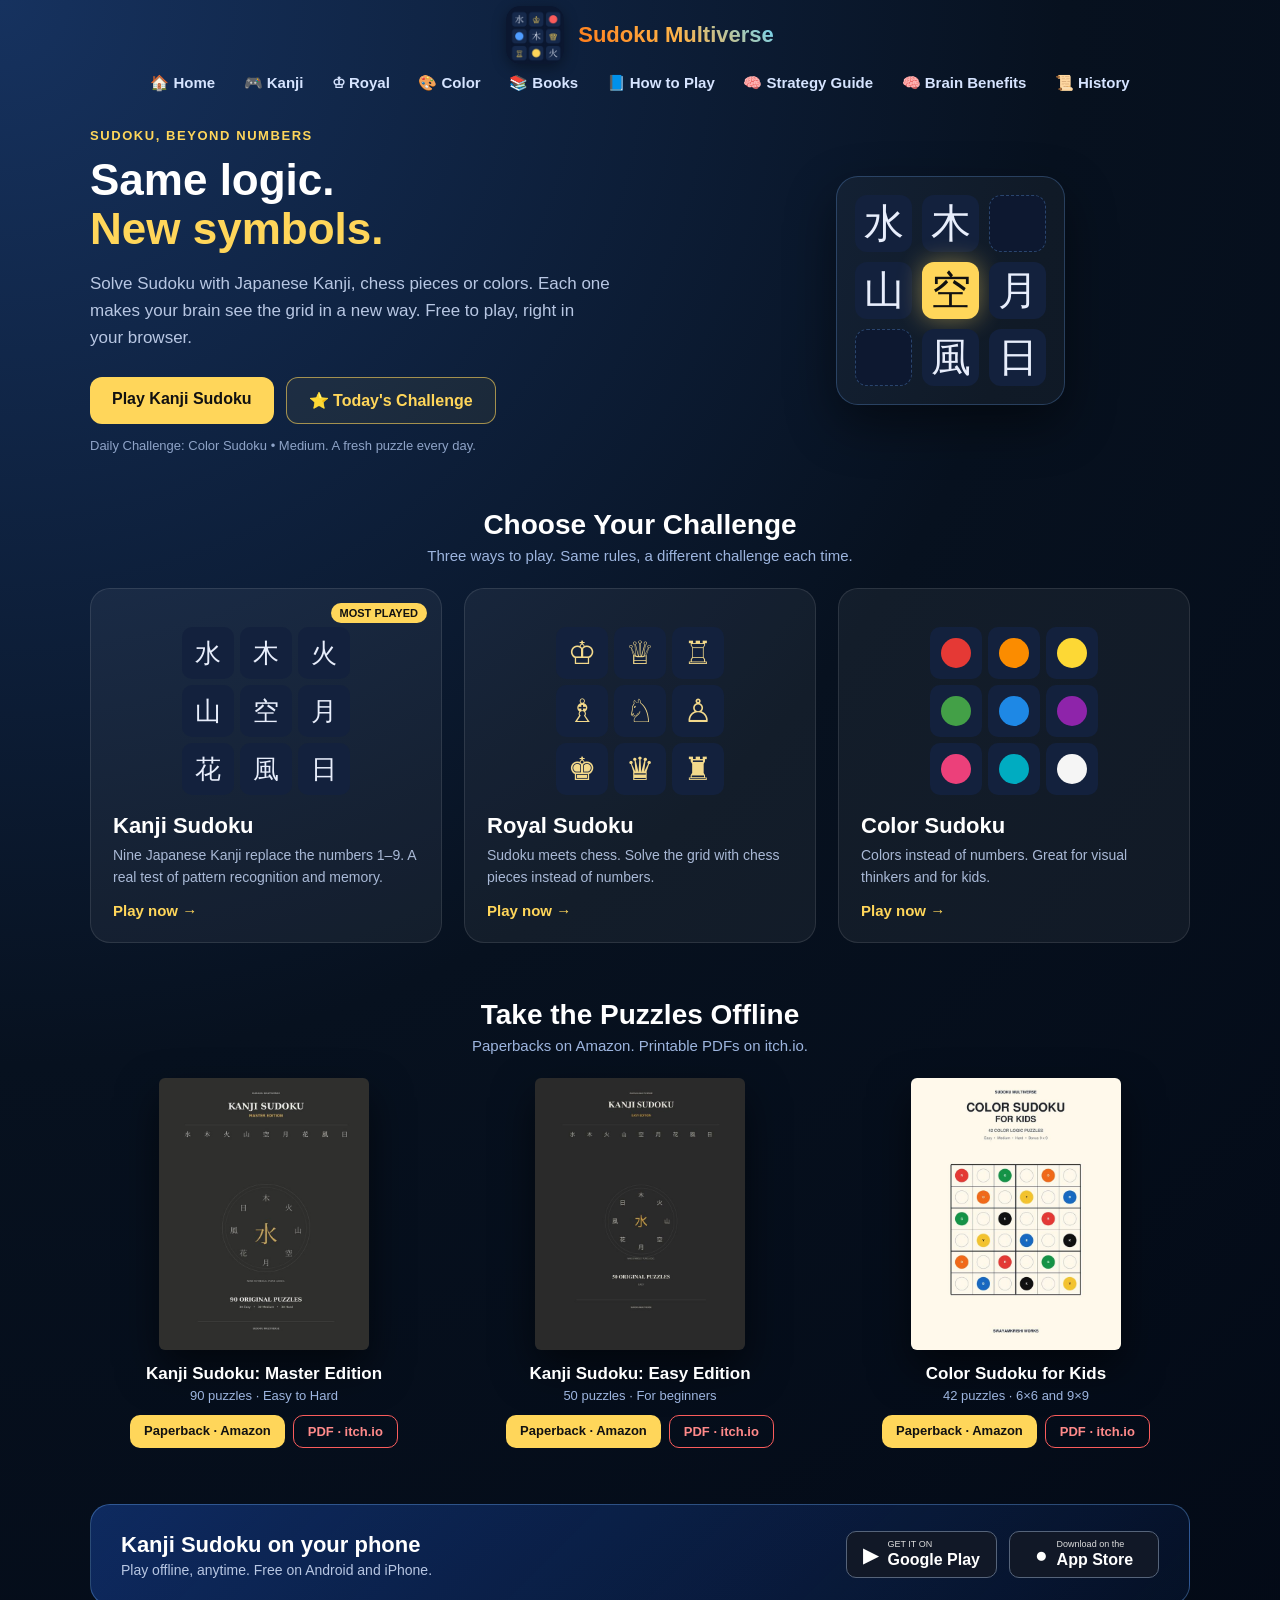
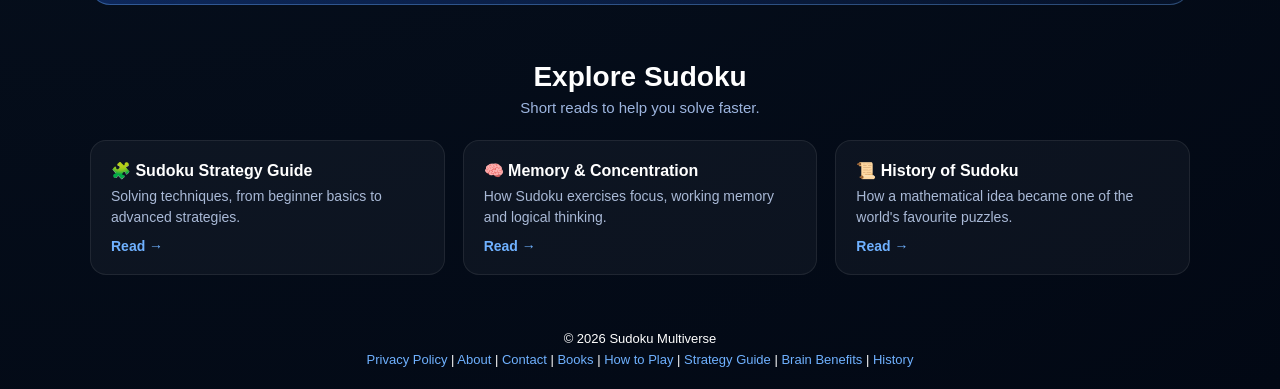
==== commit e1a35b3c: "Add files via upload" ====
--- a/index.html
+++ b/index.html
@@ -5,6 +5,7 @@
   <meta charset="UTF-8" />
   <meta name="viewport" content="width=device-width, initial-scale=1.0" />
 
+  <link rel="canonical" href="https://sudokumultiverse.com/" />
   <title>Sudoku Multiverse | Kanji, Royal & Color Sudoku</title>
 
   <meta name="description"
@@ -124,7 +125,7 @@
 
     <!-- NAVIGATION -->
     <div class="nav-links">
-      <a href="/index.html">🏠 Home</a>
+      <a href="/">🏠 Home</a>
       <a href="/kanji.html">🎮 Kanji</a>
       <a href="/Royal.html">♔ Royal</a>
       <a href="/Color.html">🎨 Color</a>
